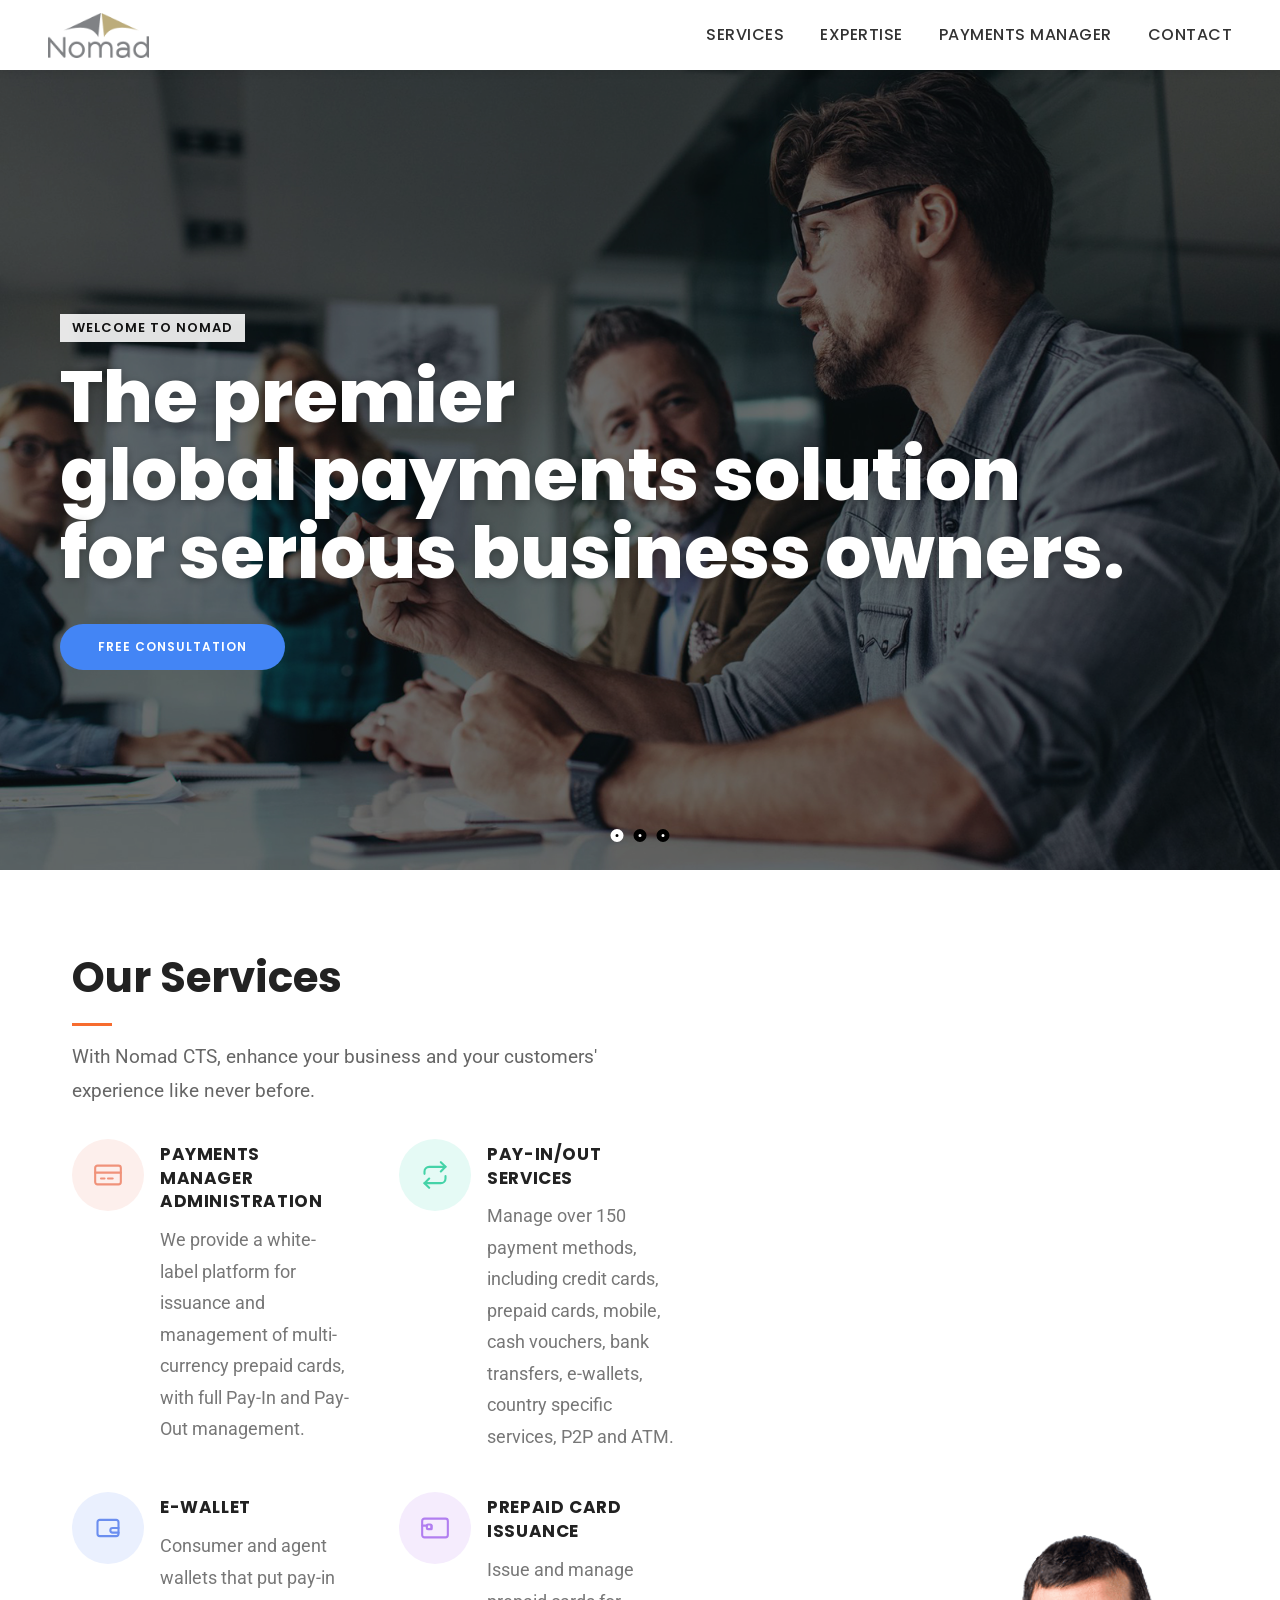
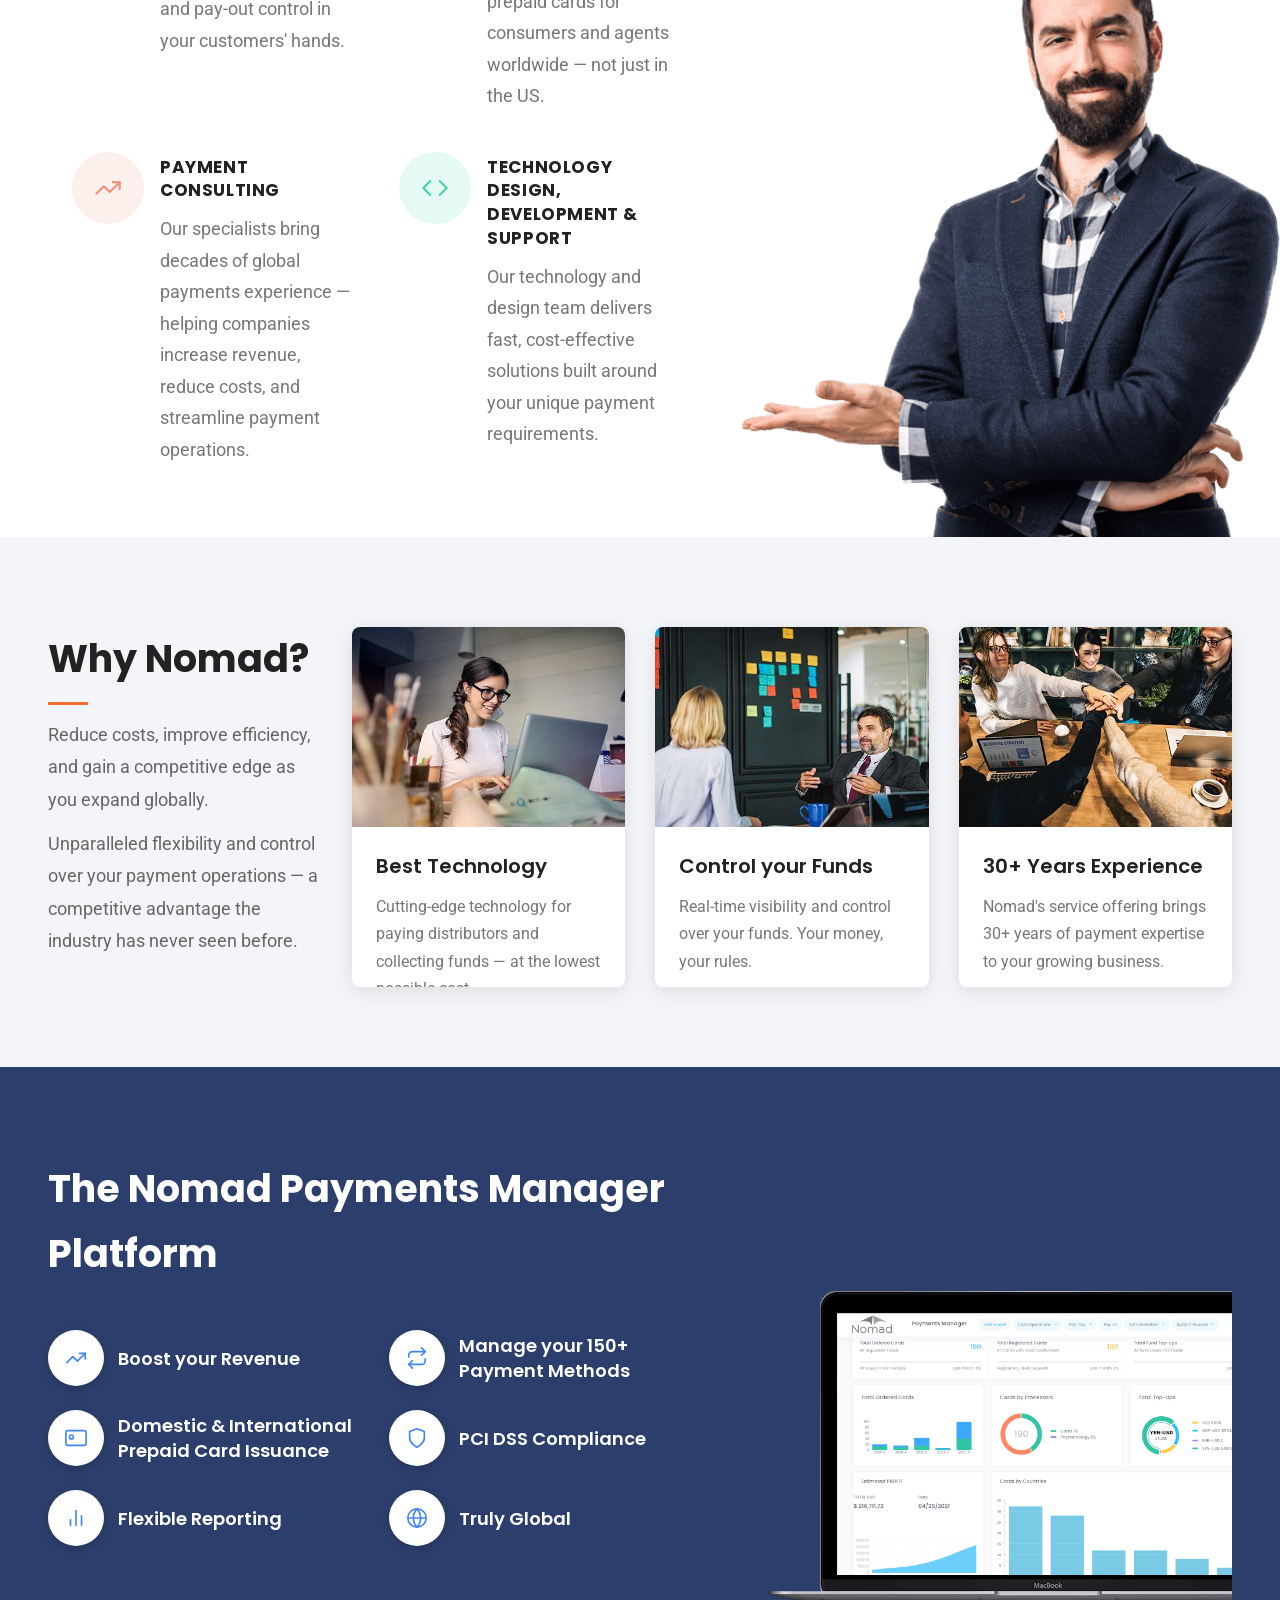
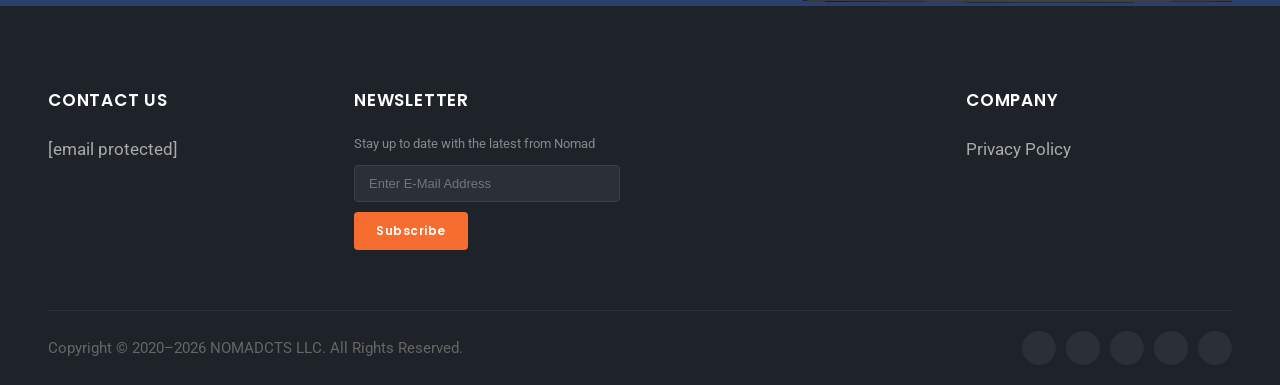
==== index.html @ 9648ce05 "Add files via upload" ====
<!DOCTYPE html>
<html lang="en-US">
<head>
  <meta charset="UTF-8">
  <meta name="viewport" content="width=device-width, initial-scale=1">
  <title>Welcome to Nomad CTS</title>
  <meta property="og:title" content="Welcome to Nomad CTS" />
  <meta property="og:site_name" content="Welcome to Nomad CTS" />
  <link rel="icon" href="wp-content/uploads/2015/12/cropped-Nomad-Site-Icon500-32x32.png" sizes="32x32" />
  <link rel="apple-touch-icon" href="wp-content/uploads/2015/12/cropped-Nomad-Site-Icon500-180x180.png" />
  <link href="https://fonts.googleapis.com/css2?family=Poppins:wght@400;500;600;700;800&family=Roboto:wght@300;400;500;700&display=swap" rel="stylesheet">
  <link rel="stylesheet" href="wp-content/themes/enzio/css/fontawesome/css/font-awesome.min.css">

  <style>
    /* ── RESET & BASE ─────────────────────────────────── */
    *, *::before, *::after { box-sizing: border-box; margin: 0; padding: 0; }
    html { scroll-behavior: smooth; }
    body {
      font-family: 'Roboto', sans-serif;
      font-size: 19px;
      color: #555;
      line-height: 1.7;
      background: #fff;
    }
    a { color: inherit; text-decoration: none; }
    ul { list-style: none; }
    img { max-width: 100%; height: auto; display: block; }

    /* ── HEADER ─────────────────────────────────────── */
    .site-header {
      position: sticky;
      top: 0;
      z-index: 999;
      background: #fff;
      box-shadow: 0 2px 8px rgba(0,0,0,0.08);
    }
    .header-inner {
      max-width: 1600px;
      margin: 0 auto;
      padding: 0 48px;
      display: flex;
      align-items: center;
      justify-content: space-between;
      height: 70px;
    }
    .site-logo img { height: 45px; width: auto; }
    .main-nav { display: flex; gap: 36px; align-items: center; }
    .main-nav a {
      font-family: 'Poppins', sans-serif;
      font-size: 16px;
      font-weight: 500;
      letter-spacing: 0.5px;
      text-transform: uppercase;
      color: #333;
      transition: color 0.2s;
    }
    .main-nav a:hover { color: #f76c2f; }
    .nav-toggle {
      display: none;
      background: none;
      border: none;
      cursor: pointer;
      padding: 4px;
    }
    .nav-toggle span {
      display: block;
      width: 24px; height: 2px;
      background: #333;
      margin: 5px 0;
    }
    @media (max-width: 767px) {
      .nav-toggle { display: block; }
      .main-nav {
        display: none;
        flex-direction: column;
        gap: 0;
        position: absolute;
        top: 70px; left: 0; right: 0;
        background: #fff;
        box-shadow: 0 4px 12px rgba(0,0,0,0.1);
        padding: 12px 0;
      }
      .main-nav.open { display: flex; }
      .main-nav a {
        padding: 12px 24px;
        width: 100%;
        border-bottom: 1px solid #f0f0f0;
      }
    }

    /* ── HERO SLIDER ────────────────────────────────── */
    .hero-slider {
      position: relative;
      width: 100%;
      height: 800px;
      overflow: hidden;
    }
    .hero-slide {
      position: absolute;
      inset: 0;
      opacity: 0;
      transition: opacity 1s ease-in-out;
      pointer-events: none;
    }
    .hero-slide.active { opacity: 1; pointer-events: auto; }
    .hero-slide-bg {
      position: absolute;
      inset: 0;
      background-size: cover;
      background-position: center;
    }
    .hero-slide.active .hero-slide-bg {
      animation: kenburns 10s ease-out forwards;
    }
    @keyframes kenburns {
      from { transform: scale(1); }
      to   { transform: scale(1.08); }
    }
    .hero-overlay {
      position: absolute;
      inset: 0;
      background: rgba(0,0,0,0.38);
    }
    .hero-content {
      position: absolute;
      bottom: 200px;
      left: 60px;
      z-index: 10;
    }
    .hero-slide--center .hero-content {
      left: 50%;
      transform: translateX(-50%);
      text-align: center;
      white-space: nowrap;
    }
    .hero-label {
      display: inline-block;
      background: rgba(255,255,255,0.88);
      color: #111;
      font-family: 'Poppins', sans-serif;
      font-size: 13px;
      font-weight: 600;
      text-transform: uppercase;
      letter-spacing: 1px;
      padding: 3px 12px;
      margin-bottom: 16px;
    }
    .hero-title {
      color: #fff;
      font-family: 'Poppins', sans-serif;
      font-size: 72px;
      font-weight: 800;
      line-height: 1.08;
      margin-bottom: 32px;
      text-shadow: 0 2px 10px rgba(0,0,0,0.3);
    }
    .hero-btn {
      display: inline-block;
      background: #4385f5;
      color: #fff;
      font-family: 'Poppins', sans-serif;
      font-size: 12px;
      font-weight: 600;
      letter-spacing: 1px;
      text-transform: uppercase;
      padding: 13px 38px;
      border-radius: 30px;
      transition: background 0.25s, color 0.25s;
    }
    .hero-btn:hover { background: #fff; color: #111; }
    .slider-dots {
      position: absolute;
      bottom: 28px;
      left: 50%;
      transform: translateX(-50%);
      display: flex;
      gap: 10px;
      z-index: 20;
    }
    .slider-dot {
      width: 13px; height: 13px;
      border-radius: 50%;
      border: 5px solid #000;
      background: #fff;
      cursor: pointer;
      transition: all 0.25s;
    }
    .slider-dot.active { background: #000; border-color: #fff; }
    @media (max-width: 767px) {
      .hero-slider { height: 480px; }
      .hero-title { font-size: 40px; }
      .hero-content {
        left: 20px !important;
        bottom: 90px;
        transform: none !important;
        white-space: normal !important;
      }
    }

    /* ── SHARED ─────────────────────────────────────── */
    .container { max-width: 1600px; margin: 0 auto; padding: 0 48px; }
    .heading-bar {
      width: 40px; height: 3px;
      background: #f76c2f;
      margin: 10px 0 14px;
    }

    /* ── SERVICES ───────────────────────────────────── */
    .services-row {
      display: flex;
      align-items: stretch;
      width: 100%;
      max-width: 1600px;
      margin: 0 auto;
    }
    .services-image-col {
      flex: 0 0 42%;
      background: #fff url('wp-content/uploads/2018/07/image-8.png') no-repeat bottom center;
      background-size: contain;
      min-height: 600px;
    }
    .services-image-col img {
      display: none;
    }
    .services-content-col {
      flex: 1;
      padding: 72px 64px 72px 72px;
      background: #fff;
      overflow-y: auto;
    }
    .section-heading { margin-bottom: 32px; }
    .section-heading h2 {
      font-family: 'Poppins', sans-serif;
      font-size: 42px;
      font-weight: 700;
      color: #222;
      margin-bottom: 8px;
    }
    .section-heading p { font-size: 19px; color: #666; line-height: 1.75; }
    .services-grid {
      display: grid;
      grid-template-columns: 1fr 1fr;
      gap: 40px 48px;
    }
    .service-item { display: flex; gap: 16px; align-items: flex-start; }
    .service-icon {
      flex-shrink: 0;
      width: 72px; height: 72px;
      border-radius: 50%;
      display: flex;
      align-items: center;
      justify-content: center;
      font-size: 30px;
    }
    .icon-orange { background: #FDEFEC; color: #f0927a; }
    .icon-green  { background: #E5FAF5; color: #45D3A8; }
    .icon-blue   { background: #EAF0FE; color: #6B8EEF; }
    .icon-purple { background: #F5ECFD; color: #B17EF0; }
    .service-text { padding-top: 4px; }
    .service-text h4 {
      font-family: 'Poppins', sans-serif;
      font-size: 17px;
      font-weight: 700;
      letter-spacing: 0.6px;
      text-transform: uppercase;
      color: #222;
      margin-bottom: 10px;
      line-height: 1.4;
    }
    .service-text p { font-size: 18px; color: #777; line-height: 1.75; }
    @media (max-width: 900px) {
      .services-row { flex-direction: column; }
      .services-image-col { flex: none; height: 300px; }
      .services-content-col { padding: 36px 24px; }
      .services-grid { grid-template-columns: 1fr; }
    }

    /* ── EXPERTISE ──────────────────────────────────── */
    .expertise-section {
      background: #f4f5f9;
      padding: 90px 0 80px;
    }
    .expertise-grid {
      display: grid;
      grid-template-columns: repeat(4, 1fr);
      gap: 30px;
      align-items: start;
    }
    .expertise-intro h2 {
      font-family: 'Poppins', sans-serif;
      font-size: 38px;
      font-weight: 700;
      color: #222;
      margin-bottom: 8px;
    }
    .expertise-intro p { font-size: 18px; color: #666; line-height: 1.8; }
    .expertise-intro p + p { margin-top: 12px; }
    /* flip card container */
    .expertise-card {
      height: 360px;
      perspective: 1000px;
      cursor: pointer;
    }
    .expertise-card-inner {
      position: relative;
      width: 100%;
      height: 100%;
      transform-style: preserve-3d;
      transition: transform 0.6s cubic-bezier(0.4, 0.2, 0.2, 1);
      border-radius: 8px;
    }
    .expertise-card:hover .expertise-card-inner {
      transform: rotateY(180deg);
    }
    /* front and back share base styles */
    .expertise-card-front,
    .expertise-card-back {
      position: absolute;
      inset: 0;
      backface-visibility: hidden;
      -webkit-backface-visibility: hidden;
      border-radius: 8px;
      overflow: hidden;
      box-shadow: 0 4px 20px rgba(0,0,0,0.10);
    }
    /* FRONT */
    .expertise-card-front {
      background: #fff;
    }
    .expertise-card-front img {
      width: 100%;
      height: 200px;
      object-fit: cover;
    }
    .expertise-card-front-body {
      padding: 22px 24px 24px;
    }
    .expertise-card-front-body h3 {
      font-family: 'Poppins', sans-serif;
      font-size: 20px;
      font-weight: 600;
      color: #222;
      margin-bottom: 10px;
    }
    .expertise-card-front-body p { font-size: 16px; color: #777; line-height: 1.7; }
    /* BACK */
    .expertise-card-back {
      background: linear-gradient(135deg, #2c3e6b 0%, #4385f5 100%);
      transform: rotateY(180deg);
      display: flex;
      flex-direction: column;
      align-items: center;
      justify-content: center;
      padding: 36px 32px;
      text-align: center;
    }
    .expertise-card-back h3 {
      font-family: 'Poppins', sans-serif;
      font-size: 22px;
      font-weight: 700;
      color: #fff;
      margin-bottom: 16px;
    }
    .expertise-card-back p {
      font-size: 16px;
      color: rgba(255,255,255,0.88);
      line-height: 1.75;
    }
    @media (max-width: 900px) {
      .expertise-grid { grid-template-columns: 1fr 1fr; }
    }
    @media (max-width: 550px) {
      .expertise-grid { grid-template-columns: 1fr; }
    }

    /* ── PAYMENTS MANAGER ───────────────────────────── */
    .pm-section {
      padding: 90px 0 0;
      background-image: url('wp-content/uploads/2018/07/bg-1124e8.png');
      background-repeat: repeat;
      background-color: #2c3e6b;
    }
    .pm-row {
      display: flex;
      align-items: flex-end;
      gap: 48px;
    }
    .pm-content { flex: 1; padding-bottom: 60px; }
    .pm-content h2 {
      font-family: 'Poppins', sans-serif;
      font-size: 38px;
      font-weight: 700;
      color: #fff;
      margin-bottom: 44px;
    }
    .pm-features {
      display: grid;
      grid-template-columns: 1fr 1fr;
      gap: 24px 20px;
    }
    .pm-feature { display: flex; align-items: center; gap: 14px; }
    .pm-feature-icon {
      flex-shrink: 0;
      width: 56px; height: 56px;
      background: #fff;
      border-radius: 50%;
      display: flex;
      align-items: center;
      justify-content: center;
      font-size: 22px;
      color: #4385f5;
      box-shadow: 0 3px 10px rgba(0,0,0,0.15);
    }
    .pm-feature-title {
      font-family: 'Poppins', sans-serif;
      font-size: 18px;
      font-weight: 600;
      color: #fff;
      line-height: 1.4;
    }
    .pm-image { flex: 0 0 40%; }
    .pm-image img { width: 100%; display: block; }
    @media (max-width: 900px) {
      .pm-row { flex-direction: column; align-items: stretch; gap: 32px; }
      .pm-content { padding-bottom: 0; }
      .pm-features { grid-template-columns: 1fr; }
      .pm-image { order: -1; }
    }

    /* ── FOOTER ─────────────────────────────────────── */
    .site-footer { background: #1e2229; color: #aaa; }
    .footer-widgets {
      display: grid;
      grid-template-columns: repeat(4, 1fr);
      gap: 40px;
      padding: 80px 0 60px;
    }
    .footer-widget h3 {
      font-family: 'Poppins', sans-serif;
      font-size: 17px;
      font-weight: 600;
      color: #fff;
      text-transform: uppercase;
      letter-spacing: 0.8px;
      margin-bottom: 18px;
    }
    .footer-widget a { color: #aaa; font-size: 17px; transition: color 0.2s; }
    .footer-widget a:hover { color: #f76c2f; }
    .footer-widget li { margin-bottom: 8px; }
    .newsletter-form p { font-size: 13px; color: #888; margin-bottom: 10px; }
    .newsletter-form input[type="email"] {
      width: 100%;
      background: #2a2f38;
      border: 1px solid #3a3f4a;
      color: #ccc;
      padding: 10px 14px;
      border-radius: 4px;
      font-size: 13px;
      margin-bottom: 10px;
    }
    .newsletter-form button {
      background: #f76c2f;
      color: #fff;
      border: none;
      padding: 10px 22px;
      border-radius: 4px;
      font-family: 'Poppins', sans-serif;
      font-size: 12px;
      font-weight: 600;
      letter-spacing: 0.5px;
      cursor: pointer;
      transition: background 0.2s;
    }
    .newsletter-form button:hover { background: #e5581a; }
    .footer-bottom {
      border-top: 1px solid #2a2f38;
      padding: 20px 0;
      display: flex;
      align-items: center;
      justify-content: space-between;
      flex-wrap: wrap;
      gap: 12px;
    }
    .footer-copyright { font-size: 15px; color: #666; }
    .footer-socials { display: flex; gap: 10px; }
    .footer-socials a {
      width: 34px; height: 34px;
      background: #2a2f38;
      border-radius: 50%;
      display: flex;
      align-items: center;
      justify-content: center;
      color: #888;
      font-size: 14px;
      transition: background 0.2s, color 0.2s;
    }
    .footer-socials a:hover { background: #f76c2f; color: #fff; }
    @media (max-width: 900px) {
      .footer-widgets { grid-template-columns: 1fr 1fr; }
    }
    @media (max-width: 550px) {
      .footer-widgets { grid-template-columns: 1fr; }
      .footer-bottom { flex-direction: column; text-align: center; }
    }

    /* ── CONTACT POPUP ──────────────────────────────── */
    .popup-overlay {
      display: none;
      position: fixed;
      inset: 0;
      background: rgba(0,0,0,0.6);
      z-index: 9999;
      align-items: flex-start;
      justify-content: center;
      padding-top: 80px;
      padding-left: 16px;
      padding-right: 16px;
    }
    .popup-overlay.open { display: flex; }
    .popup-box {
      background: #fff;
      width: 100%;
      max-width: 620px;
      border-radius: 6px;
      padding: 36px 40px;
      position: relative;
      animation: popIn 0.3s ease;
    }
    @keyframes popIn {
      from { opacity: 0; transform: translateY(-20px); }
      to   { opacity: 1; transform: none; }
    }
    .popup-close {
      position: absolute;
      top: 14px; right: 18px;
      background: none; border: none;
      font-size: 26px; cursor: pointer; color: #bbb;
      line-height: 1;
    }
    .popup-close:hover { color: #333; }
    .popup-box h3 {
      font-family: 'Poppins', sans-serif;
      font-size: 20px;
      font-weight: 700;
      color: #222;
      margin-bottom: 24px;
    }
    .form-field { margin-bottom: 16px; }
    .form-field label {
      display: block;
      font-size: 13px;
      font-weight: 500;
      color: #444;
      margin-bottom: 6px;
    }
    .form-field input,
    .form-field textarea {
      width: 100%;
      border: 1px solid #ddd;
      border-radius: 4px;
      padding: 10px 14px;
      font-size: 14px;
      font-family: 'Roboto', sans-serif;
      color: #333;
      transition: border-color 0.2s;
    }
    .form-field input:focus,
    .form-field textarea:focus { outline: none; border-color: #4385f5; }
    .form-field textarea { height: 100px; resize: vertical; }
    .form-submit {
      background: #4385f5;
      color: #fff;
      border: none;
      padding: 13px 32px;
      border-radius: 4px;
      font-family: 'Poppins', sans-serif;
      font-size: 14px;
      font-weight: 600;
      cursor: pointer;
      margin-top: 8px;
      transition: background 0.2s;
    }
    .form-submit:hover { background: #2c6edb; }
  </style>
</head>

<body>

  <!-- ══════════════ HEADER ═══════════════════════════════ -->
  <header class="site-header">
    <div class="header-inner">
      <div class="site-logo">
        <a href="index.html">
          <img src="wp-content/uploads/2015/12/Nomad-ash-and-sandx55.png" alt="Nomad CTS" />
        </a>
      </div>
      <button class="nav-toggle" id="navToggle" aria-label="Menu">
        <span></span><span></span><span></span>
      </button>
      <nav class="main-nav" id="mainNav">
        <a href="#services">Services</a>
        <a href="#expertise">Expertise</a>
        <a href="#pm">Payments Manager</a>
        <a href="#contact">Contact</a>
      </nav>
    </div>
  </header>

  <!-- ══════════════ HERO ══════════════════════════════════ -->
  <section class="hero-slider" id="heroSlider">

    <div class="hero-slide active">
      <div class="hero-slide-bg" style="background-image:url('wp-content/uploads/revslider/slider-1-1.jpg')"></div>
      <div class="hero-overlay"></div>
      <div class="hero-content">
        <div class="hero-label">Welcome to Nomad</div>
        <h1 class="hero-title">The premier<br>global payments solution<br>for serious business owners.</h1>
        <a href="https://calendly.com/nomadcts" target="_blank" rel="noopener" class="hero-btn">Free Consultation</a>
      </div>
    </div>

    <div class="hero-slide">
      <div class="hero-slide-bg" style="background-image:url('wp-content/uploads/revslider/slider-2-1.jpg')"></div>
      <div class="hero-overlay"></div>
      <div class="hero-content">
        <div class="hero-label">150+ Payment Methods</div>
        <h1 class="hero-title">Over 150 Payment Methods<br>for Your Business</h1>
        <a href="https://calendly.com/nomadcts" target="_blank" rel="noopener" class="hero-btn">Free Consultation</a>
      </div>
    </div>

    <div class="hero-slide hero-slide--center">
      <div class="hero-slide-bg" style="background-image:url('wp-content/uploads/revslider/slider-3.jpg')"></div>
      <div class="hero-overlay"></div>
      <div class="hero-content">
        <div class="hero-label">You're in Control</div>
        <h1 class="hero-title">You Control Your Funds</h1>
        <a href="https://calendly.com/nomadcts" target="_blank" rel="noopener" class="hero-btn">Free Consultation</a>
      </div>
    </div>

    <div class="slider-dots">
      <div class="slider-dot active" onclick="goSlide(0)"></div>
      <div class="slider-dot" onclick="goSlide(1)"></div>
      <div class="slider-dot" onclick="goSlide(2)"></div>
    </div>

  </section>

  <!-- ══════════════ SERVICES ══════════════════════════════ -->
  <section id="services">
    <div class="services-row">

      <div class="services-content-col">
        <div class="section-heading">
          <h2>Our Services</h2>
          <div class="heading-bar"></div>
          <p>With Nomad CTS, enhance your business and your customers' experience like never before.</p>
        </div>

        <div class="services-grid">

          <div class="service-item">
            <div class="service-icon icon-orange"><svg xmlns="http://www.w3.org/2000/svg" width="28" height="28" viewBox="0 0 24 24" fill="none" stroke="currentColor" stroke-width="1.8" stroke-linecap="round" stroke-linejoin="round"><rect x="1" y="4" width="22" height="16" rx="2"/><line x1="1" y1="10" x2="23" y2="10"/><line x1="6" y1="15" x2="9" y2="15"/><line x1="12" y1="15" x2="16" y2="15"/></svg></div>
            <div class="service-text">
              <h4>Payments Manager Administration</h4>
              <p>We provide a white-label platform for issuance and management of multi-currency prepaid cards, with full Pay-In and Pay-Out management.</p>
            </div>
          </div>

          <div class="service-item">
            <div class="service-icon icon-green"><svg xmlns="http://www.w3.org/2000/svg" width="28" height="28" viewBox="0 0 24 24" fill="none" stroke="currentColor" stroke-width="1.8" stroke-linecap="round" stroke-linejoin="round"><path d="M17 1l4 4-4 4"/><path d="M3 11V9a4 4 0 0 1 4-4h14"/><path d="M7 23l-4-4 4-4"/><path d="M21 13v2a4 4 0 0 1-4 4H3"/></svg></div>
            <div class="service-text">
              <h4>Pay-In/Out Services</h4>
              <p>Manage over 150 payment methods, including credit cards, prepaid cards, mobile, cash vouchers, bank transfers, e-wallets, country specific services, P2P and ATM.</p>
            </div>
          </div>

          <div class="service-item">
            <div class="service-icon icon-blue"><svg xmlns="http://www.w3.org/2000/svg" width="28" height="28" viewBox="0 0 24 24" fill="none" stroke="currentColor" stroke-width="1.8" stroke-linecap="round" stroke-linejoin="round"><path d="M21 12V7a2 2 0 0 0-2-2H5a2 2 0 0 0-2 2v10a2 2 0 0 0 2 2h14a2 2 0 0 0 2-2v-5"/><path d="M21 12h-5a2 2 0 0 0 0 4h5"/></svg></div>
            <div class="service-text">
              <h4>E-Wallet</h4>
              <p>Consumer and agent wallets that put pay-in and pay-out control in your customers' hands.</p>
            </div>
          </div>

          <div class="service-item">
            <div class="service-icon icon-purple"><svg xmlns="http://www.w3.org/2000/svg" width="28" height="28" viewBox="0 0 24 24" fill="none" stroke="currentColor" stroke-width="1.8" stroke-linecap="round" stroke-linejoin="round"><rect x="1" y="4" width="22" height="16" rx="2"/><rect x="5" y="9" width="4" height="4" rx="1"/><line x1="1" y1="10" x2="5" y2="10"/><line x1="9" y1="10" x2="9" y2="13"/></svg></div>
            <div class="service-text">
              <h4>Prepaid Card Issuance</h4>
              <p>Issue and manage prepaid cards for consumers and agents worldwide — not just in the US.</p>
            </div>
          </div>

          <div class="service-item">
            <div class="service-icon icon-orange"><svg xmlns="http://www.w3.org/2000/svg" width="28" height="28" viewBox="0 0 24 24" fill="none" stroke="currentColor" stroke-width="1.8" stroke-linecap="round" stroke-linejoin="round"><polyline points="22 7 13.5 15.5 8.5 10.5 2 17"/><polyline points="16 7 22 7 22 13"/></svg></div>
            <div class="service-text">
              <h4>Payment Consulting</h4>
              <p>Our specialists bring decades of global payments experience — helping companies increase revenue, reduce costs, and streamline payment operations.</p>
            </div>
          </div>

          <div class="service-item">
            <div class="service-icon icon-green"><svg xmlns="http://www.w3.org/2000/svg" width="28" height="28" viewBox="0 0 24 24" fill="none" stroke="currentColor" stroke-width="1.8" stroke-linecap="round" stroke-linejoin="round"><polyline points="16 18 22 12 16 6"/><polyline points="8 6 2 12 8 18"/></svg></div>
            <div class="service-text">
              <h4>Technology Design, Development &amp; Support</h4>
              <p>Our technology and design team delivers fast, cost-effective solutions built around your unique payment requirements.</p>
            </div>
          </div>

        </div>
      </div>

      <div class="services-image-col">
        <img src="wp-content/uploads/2018/07/image-8.png" alt="Nomad Services" />
      </div>

    </div>
  </section>

  <!-- ══════════════ EXPERTISE / WHY NOMAD ════════════════ -->
  <section id="expertise" class="expertise-section">
    <div class="container">
      <div class="expertise-grid">

        <div class="expertise-intro">
          <h2>Why Nomad?</h2>
          <div class="heading-bar"></div>
          <p>Reduce costs, improve efficiency, and gain a competitive edge as you expand globally.</p>
          <p>Unparalleled flexibility and control over your payment operations — a competitive advantage the industry has never seen before.</p>
        </div>

        <div class="expertise-card">
          <div class="expertise-card-inner">
            <div class="expertise-card-front">
              <img src="wp-content/uploads/2018/01/qservice-1.jpg" alt="Best Technology" />
              <div class="expertise-card-front-body">
                <h3>Best Technology</h3>
                <p>Cutting-edge technology for paying distributors and collecting funds — at the lowest possible cost.</p>
              </div>
            </div>
            <div class="expertise-card-back">
              <h3>Best Technology</h3>
              <p>Cutting-edge technology for paying distributors and collecting funds — at the lowest possible cost.</p>
            </div>
          </div>
        </div>

        <div class="expertise-card">
          <div class="expertise-card-inner">
            <div class="expertise-card-front">
              <img src="wp-content/uploads/2018/01/qservice-2.jpg" alt="Control your Funds" />
              <div class="expertise-card-front-body">
                <h3>Control your Funds</h3>
                <p>Real-time visibility and control over your funds. Your money, your rules.</p>
              </div>
            </div>
            <div class="expertise-card-back">
              <h3>Control your Funds</h3>
              <p>Real-time visibility and control over your funds. Your money, your rules.</p>
            </div>
          </div>
        </div>

        <div class="expertise-card">
          <div class="expertise-card-inner">
            <div class="expertise-card-front">
              <img src="wp-content/uploads/2018/01/qservice-4.jpg" alt="30+ Years Experience" />
              <div class="expertise-card-front-body">
                <h3>30+ Years Experience</h3>
                <p>Nomad's service offering brings 30+ years of payment expertise to your growing business.</p>
              </div>
            </div>
            <div class="expertise-card-back">
              <h3>30+ Years Experience</h3>
              <p>Nomad's service offering brings 30+ years of payment expertise to your growing business.</p>
            </div>
          </div>
        </div>

      </div>
    </div>
  </section>

  <!-- ══════════════ PAYMENTS MANAGER ═════════════════════ -->
  <section id="pm" class="pm-section">
    <div class="container">
      <div class="pm-row">

        <div class="pm-content">
          <h2>The Nomad Payments Manager Platform</h2>
          <div class="pm-features">

            <div class="pm-feature">
              <div class="pm-feature-icon"><svg xmlns="http://www.w3.org/2000/svg" width="22" height="22" viewBox="0 0 24 24" fill="none" stroke="currentColor" stroke-width="1.8" stroke-linecap="round" stroke-linejoin="round"><polyline points="22 7 13.5 15.5 8.5 10.5 2 17"/><polyline points="16 7 22 7 22 13"/></svg></div>
              <div class="pm-feature-title">Boost your Revenue</div>
            </div>

            <div class="pm-feature">
              <div class="pm-feature-icon"><svg xmlns="http://www.w3.org/2000/svg" width="22" height="22" viewBox="0 0 24 24" fill="none" stroke="currentColor" stroke-width="1.8" stroke-linecap="round" stroke-linejoin="round"><path d="M17 1l4 4-4 4"/><path d="M3 11V9a4 4 0 0 1 4-4h14"/><path d="M7 23l-4-4 4-4"/><path d="M21 13v2a4 4 0 0 1-4 4H3"/></svg></div>
              <div class="pm-feature-title">Manage your 150+ Payment Methods</div>
            </div>

            <div class="pm-feature">
              <div class="pm-feature-icon"><svg xmlns="http://www.w3.org/2000/svg" width="22" height="22" viewBox="0 0 24 24" fill="none" stroke="currentColor" stroke-width="1.8" stroke-linecap="round" stroke-linejoin="round"><rect x="1" y="4" width="22" height="16" rx="2"/><rect x="5" y="9" width="4" height="4" rx="1"/></svg></div>
              <div class="pm-feature-title">Domestic &amp; International Prepaid Card Issuance</div>
            </div>

            <div class="pm-feature">
              <div class="pm-feature-icon"><svg xmlns="http://www.w3.org/2000/svg" width="22" height="22" viewBox="0 0 24 24" fill="none" stroke="currentColor" stroke-width="1.8" stroke-linecap="round" stroke-linejoin="round"><path d="M12 22s8-4 8-10V5l-8-3-8 3v7c0 6 8 10 8 10z"/></svg></div>
              <div class="pm-feature-title">PCI DSS Compliance</div>
            </div>

            <div class="pm-feature">
              <div class="pm-feature-icon"><svg xmlns="http://www.w3.org/2000/svg" width="22" height="22" viewBox="0 0 24 24" fill="none" stroke="currentColor" stroke-width="1.8" stroke-linecap="round" stroke-linejoin="round"><line x1="18" y1="20" x2="18" y2="10"/><line x1="12" y1="20" x2="12" y2="4"/><line x1="6" y1="20" x2="6" y2="14"/></svg></div>
              <div class="pm-feature-title">Flexible Reporting</div>
            </div>

            <div class="pm-feature">
              <div class="pm-feature-icon"><svg xmlns="http://www.w3.org/2000/svg" width="22" height="22" viewBox="0 0 24 24" fill="none" stroke="currentColor" stroke-width="1.8" stroke-linecap="round" stroke-linejoin="round"><circle cx="12" cy="12" r="10"/><line x1="2" y1="12" x2="22" y2="12"/><path d="M12 2a15.3 15.3 0 0 1 4 10 15.3 15.3 0 0 1-4 10 15.3 15.3 0 0 1-4-10 15.3 15.3 0 0 1 4-10z"/></svg></div>
              <div class="pm-feature-title">Truly Global</div>
            </div>

          </div>
        </div>

        <div class="pm-image">
          <img src="wp-content/uploads/2021/07/bg-laptop-Nomad-1.png" alt="Payments Manager Platform" />
        </div>

      </div>
    </div>
  </section>

  <!-- ══════════════ FOOTER ════════════════════════════════ -->
  <footer class="site-footer" id="footer-contact">
    <div class="container">
      <div class="footer-widgets">

        <div class="footer-widget">
          <h3>Contact Us</h3>
          <ul>
            <li><a href="/cdn-cgi/l/email-protection#60090e060f200e0f0d01040314134e030f0d"><span class="__cf_email__" data-cfemail="f59c9b939ab59b9a989491968186db969a98">[email&#160;protected]</span></a></li>
          </ul>
        </div>

        <div class="footer-widget">
          <h3>Newsletter</h3>
          <div class="newsletter-form">
            <p>Stay up to date with the latest from Nomad</p>
            <input type="email" id="nlEmail" placeholder="Enter E-Mail Address" />
            <button onclick="handleNewsletter()">Subscribe</button>
          </div>
        </div>

        <div class="footer-widget"></div>

        <div class="footer-widget">
          <h3>Company</h3>
          <ul>
            <li>
              <a href="privacy-policy.html"
                 target="_blank" rel="noopener">Privacy Policy</a>
            </li>
          </ul>
        </div>

      </div>

      <div class="footer-bottom">
        <div class="footer-copyright">
          Copyright &copy; 2020&ndash;2026 NOMADCTS LLC. All Rights Reserved.
        </div>
        <div class="footer-socials">
          <a href="#" aria-label="Facebook"><i class="fa fa-facebook"></i></a>
          <a href="#" aria-label="Twitter"><i class="fa fa-twitter"></i></a>
          <a href="#" aria-label="LinkedIn"><i class="fa fa-linkedin"></i></a>
          <a href="#" aria-label="Instagram"><i class="fa fa-instagram"></i></a>
          <a href="#" aria-label="YouTube"><i class="fa fa-youtube"></i></a>
        </div>
      </div>
    </div>
  </footer>

  <!-- ══════════════ CONTACT POPUP ═════════════════════════ -->
  <div class="popup-overlay" id="contactPopup">
    <div class="popup-box">
      <button class="popup-close" onclick="closePopup()" aria-label="Close">&times;</button>
      <h3>Contact Nomad CTS</h3>
      <form id="contactForm" action="https://formspree.io/f/mojpbaqz" method="POST">
        <div class="form-field">
          <label for="cf-name">Company or Name <span style="color:#e00">*</span></label>
          <input type="text" id="cf-name" name="name" required>
        </div>
        <div class="form-field">
          <label for="cf-email">Email Address <span style="color:#e00">*</span></label>
          <input type="email" id="cf-email" name="email" required>
        </div>
        <div class="form-field">
          <label for="cf-phone">Phone Number (optional)</label>
          <input type="text" id="cf-phone" name="phone">
        </div>
        <div class="form-field">
          <label for="cf-msg">Message <span style="color:#e00">*</span></label>
          <textarea id="cf-msg" name="message" required></textarea>
        </div>
        <div id="form-status" style="display:none; margin-top:12px; padding:12px 16px; border-radius:4px; font-size:15px;"></div>
        <button type="submit" class="form-submit" id="form-submit-btn">Send Message</button>
      </form>
    </div>
  </div>

  <script>
  document.addEventListener("DOMContentLoaded", function() {
    // ── Hero slider ────────────────────────────────────
    var cur = 0;
    var slides = document.querySelectorAll('.hero-slide');
    var dots   = document.querySelectorAll('.slider-dot');
    var timer;

    function goSlide(n) {
      slides[cur].classList.remove('active');
      dots[cur].classList.remove('active');
      cur = (n + slides.length) % slides.length;
      slides[cur].classList.add('active');
      dots[cur].classList.add('active');
      var bg = slides[cur].querySelector('.hero-slide-bg');
      bg.style.animation = 'none';
      bg.offsetHeight;
      bg.style.animation = '';
      clearInterval(timer);
      timer = setInterval(function(){ goSlide(cur + 1); }, 9000);
    }
    timer = setInterval(function(){ goSlide(cur + 1); }, 9000);

    // ── Mobile nav ─────────────────────────────────────
    document.getElementById('navToggle').addEventListener('click', function() {
      document.getElementById('mainNav').classList.toggle('open');
    });

    // ── Contact popup ──────────────────────────────────
    document.querySelectorAll('a[href="#contact"]').forEach(function(link) {
      link.addEventListener('click', function(e) {
        e.preventDefault();
        document.getElementById('contactPopup').classList.add('open');
      });
    });
    function closePopup() {
      document.getElementById('contactPopup').classList.remove('open');
    }
    document.getElementById('contactPopup').addEventListener('click', function(e) {
      if (e.target === this) closePopup();
    });
    document.addEventListener('keydown', function(e) {
      if (e.key === 'Escape') closePopup();
    });

    // ── Newsletter ─────────────────────────────────────
    function handleNewsletter() {
      var email = document.getElementById('nlEmail').value.trim();
      if (email) alert('Thank you for subscribing!');
    }

    // ── Contact form — async Formspree submission ───────
    document.getElementById('contactForm').addEventListener('submit', async function(e) {
      e.preventDefault();
      var btn    = document.getElementById('form-submit-btn');
      var status = document.getElementById('form-status');
      btn.disabled = true;
      btn.textContent = 'Sending\u2026';
      status.style.display = 'none';

      try {
        var response = await fetch('https://formspree.io/f/mojpbaqz', {
          method: 'POST',
          body: new FormData(this),
          headers: { 'Accept': 'application/json' }
        });

        if (response.ok) {
          status.style.cssText = 'display:block;margin-top:12px;padding:12px 16px;border-radius:4px;font-size:15px;background:#e8f5e9;color:#2e7d32;border:1px solid #a5d6a7;';
          status.textContent = 'Thank you! Your message has been sent. We\u2019ll be in touch shortly.';
          this.reset();
          btn.textContent = 'Message Sent!';
          setTimeout(function() { closePopup(); }, 3000);
        } else {
          throw new Error('failed');
        }
      } catch(err) {
        status.style.cssText = 'display:block;margin-top:12px;padding:12px 16px;border-radius:4px;font-size:15px;background:#ffebee;color:#c62828;border:1px solid #ef9a9a;';
        status.textContent = 'Sorry, something went wrong. Please email us at info@nomadcts.com';
        btn.textContent = 'Send Message';
        btn.disabled = false;
      }
    });
  }); // end DOMContentLoaded
  </script>

</body>
</html>
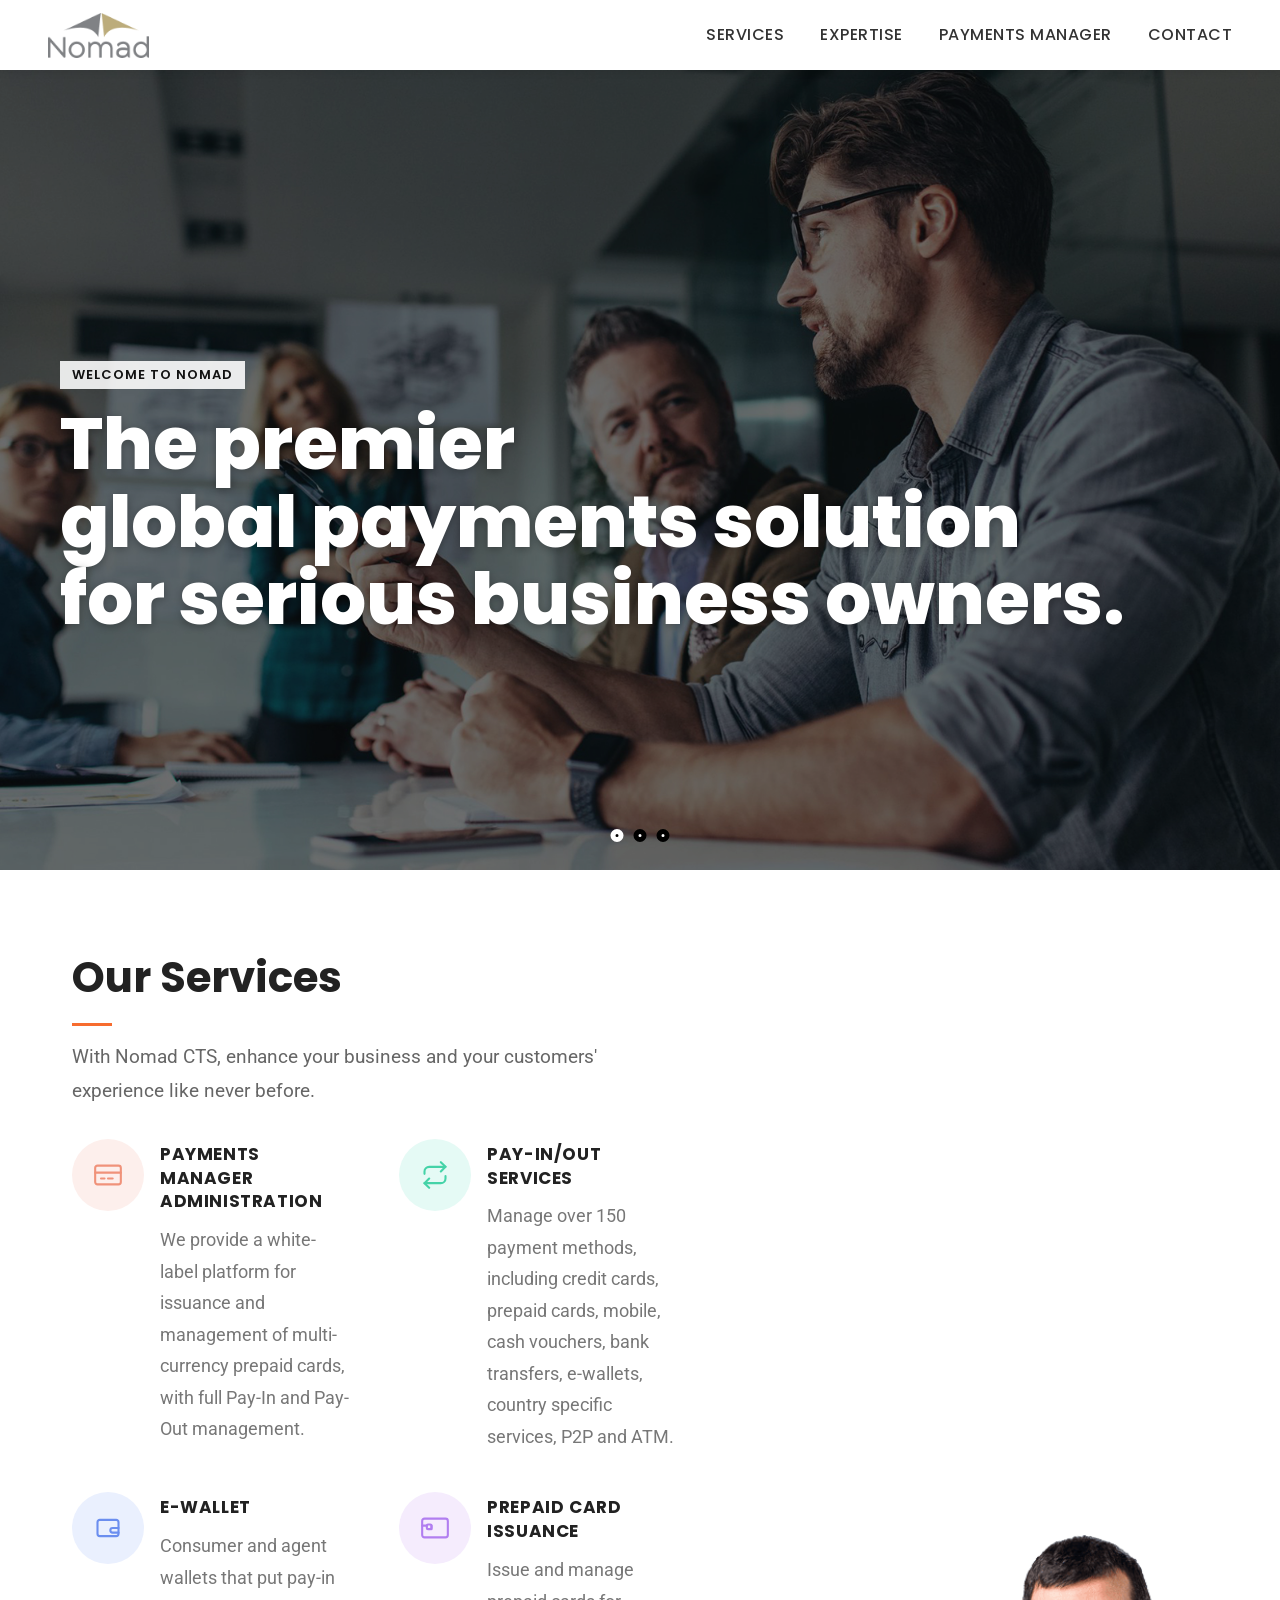
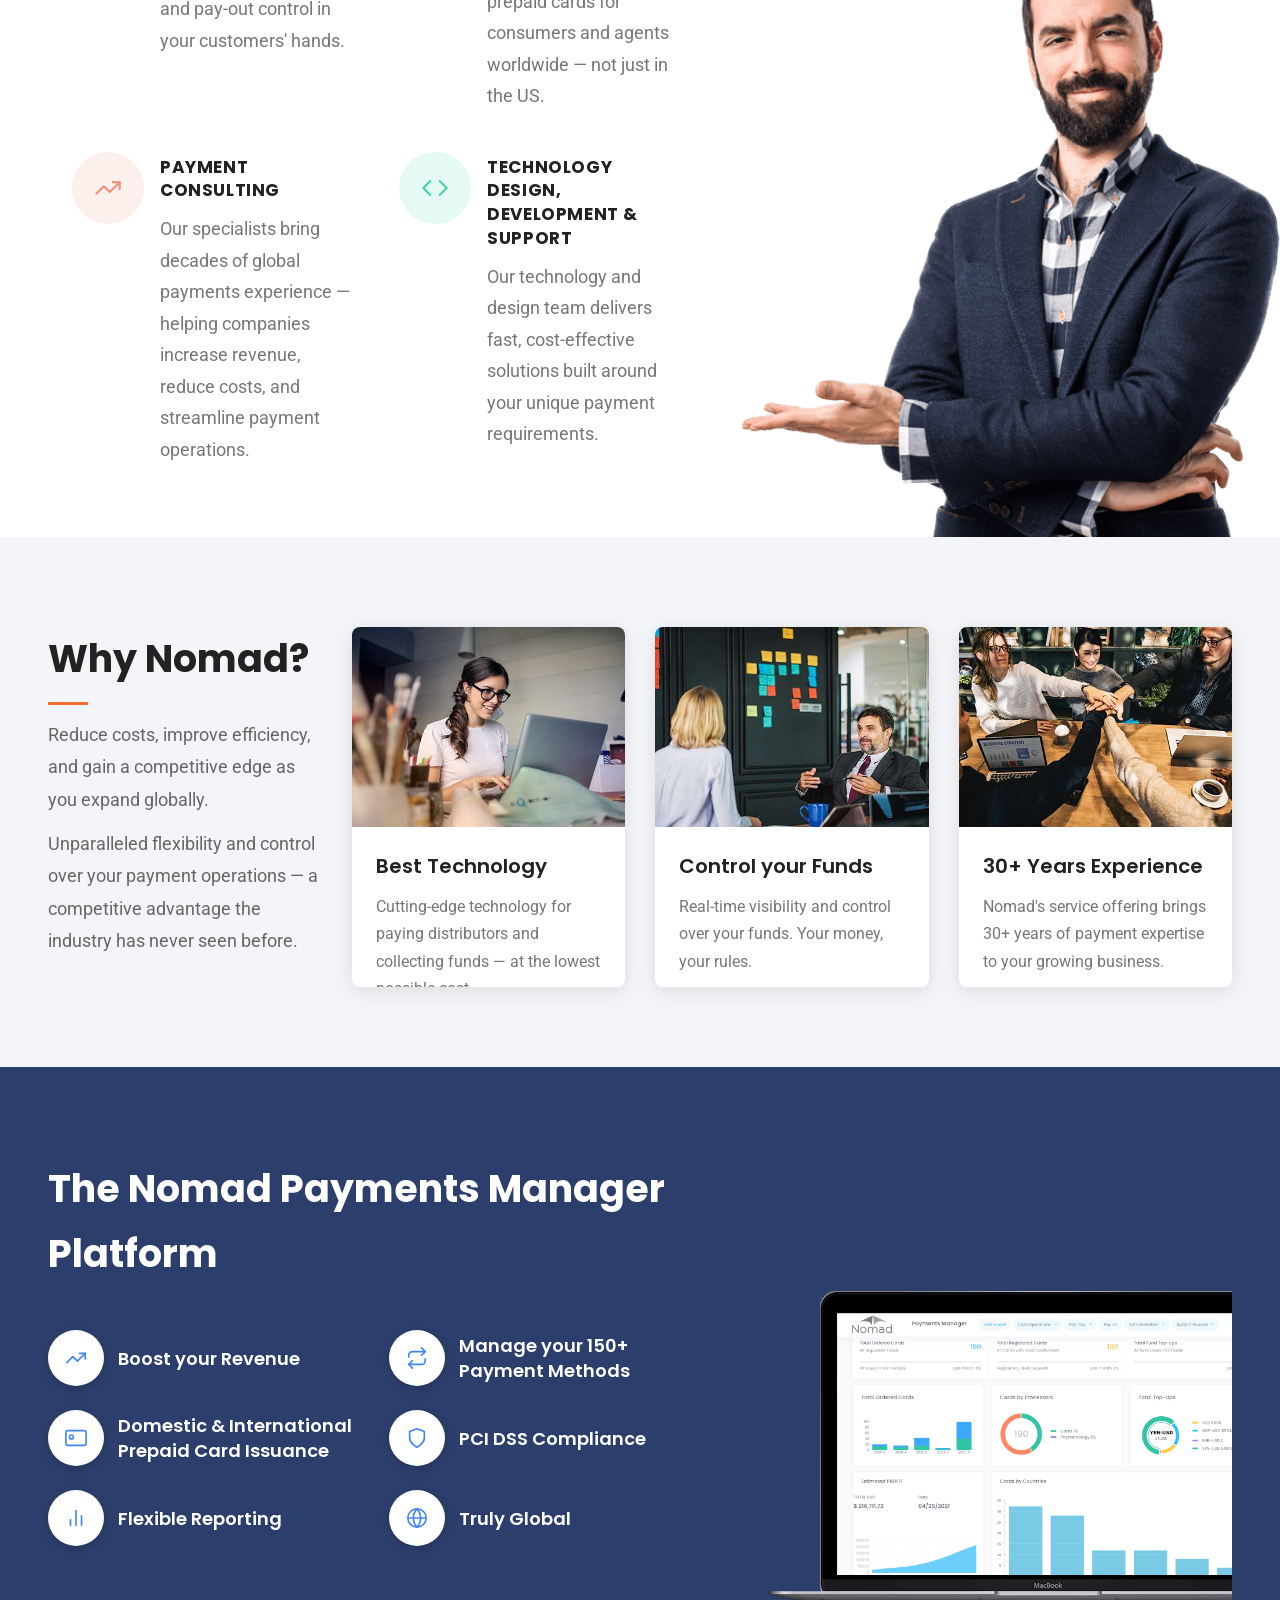
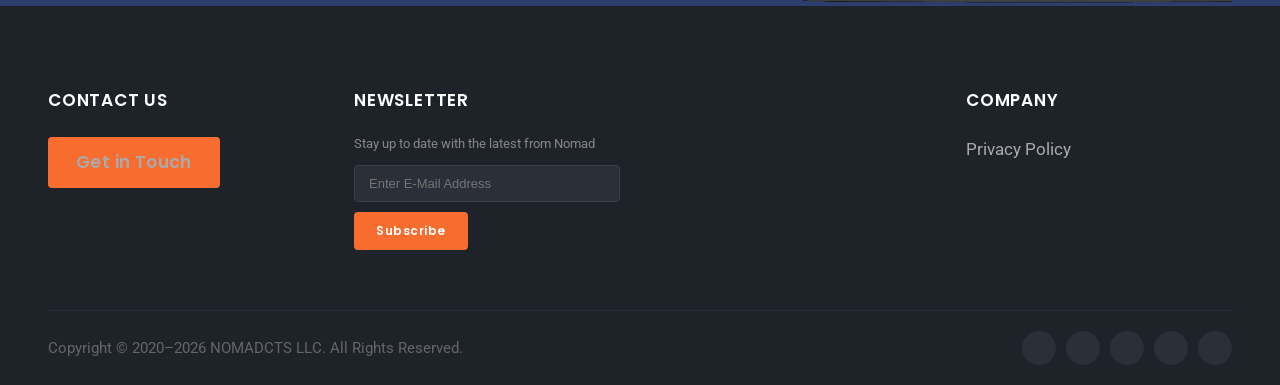
==== commit 98b5222e: "Add files via upload" ====
--- a/index.html
+++ b/index.html
@@ -447,6 +447,20 @@
     .footer-widget a { color: #aaa; font-size: 17px; transition: color 0.2s; }
     .footer-widget a:hover { color: #f76c2f; }
     .footer-widget li { margin-bottom: 8px; }
+    .footer-contact-btn {
+      display: inline-block;
+      margin-top: 4px;
+      padding: 11px 28px;
+      background: #f76c2f;
+      color: #fff;
+      font-family: 'Poppins', sans-serif;
+      font-size: 14px;
+      font-weight: 600;
+      border-radius: 4px;
+      letter-spacing: 0.4px;
+      transition: background 0.2s;
+    }
+    .footer-contact-btn:hover { background: #e5581a; color: #fff; }
     .newsletter-form p { font-size: 13px; color: #888; margin-bottom: 10px; }
     .newsletter-form input[type="email"] {
       width: 100%;
@@ -615,7 +629,6 @@
       <div class="hero-content">
         <div class="hero-label">Welcome to Nomad</div>
         <h1 class="hero-title">The premier<br>global payments solution<br>for serious business owners.</h1>
-        <a href="https://calendly.com/nomadcts" target="_blank" rel="noopener" class="hero-btn">Free Consultation</a>
       </div>
     </div>
 
@@ -625,7 +638,6 @@
       <div class="hero-content">
         <div class="hero-label">150+ Payment Methods</div>
         <h1 class="hero-title">Over 150 Payment Methods<br>for Your Business</h1>
-        <a href="https://calendly.com/nomadcts" target="_blank" rel="noopener" class="hero-btn">Free Consultation</a>
       </div>
     </div>
 
@@ -635,7 +647,6 @@
       <div class="hero-content">
         <div class="hero-label">You're in Control</div>
         <h1 class="hero-title">You Control Your Funds</h1>
-        <a href="https://calendly.com/nomadcts" target="_blank" rel="noopener" class="hero-btn">Free Consultation</a>
       </div>
     </div>
 
@@ -839,9 +850,7 @@
 
         <div class="footer-widget">
           <h3>Contact Us</h3>
-          <ul>
-            <li><a href="/cdn-cgi/l/email-protection#60090e060f200e0f0d01040314134e030f0d"><span class="__cf_email__" data-cfemail="f59c9b939ab59b9a989491968186db969a98">[email&#160;protected]</span></a></li>
-          </ul>
+          <a href="#contact" class="footer-contact-btn">Get in Touch</a>
         </div>
 
         <div class="footer-widget">
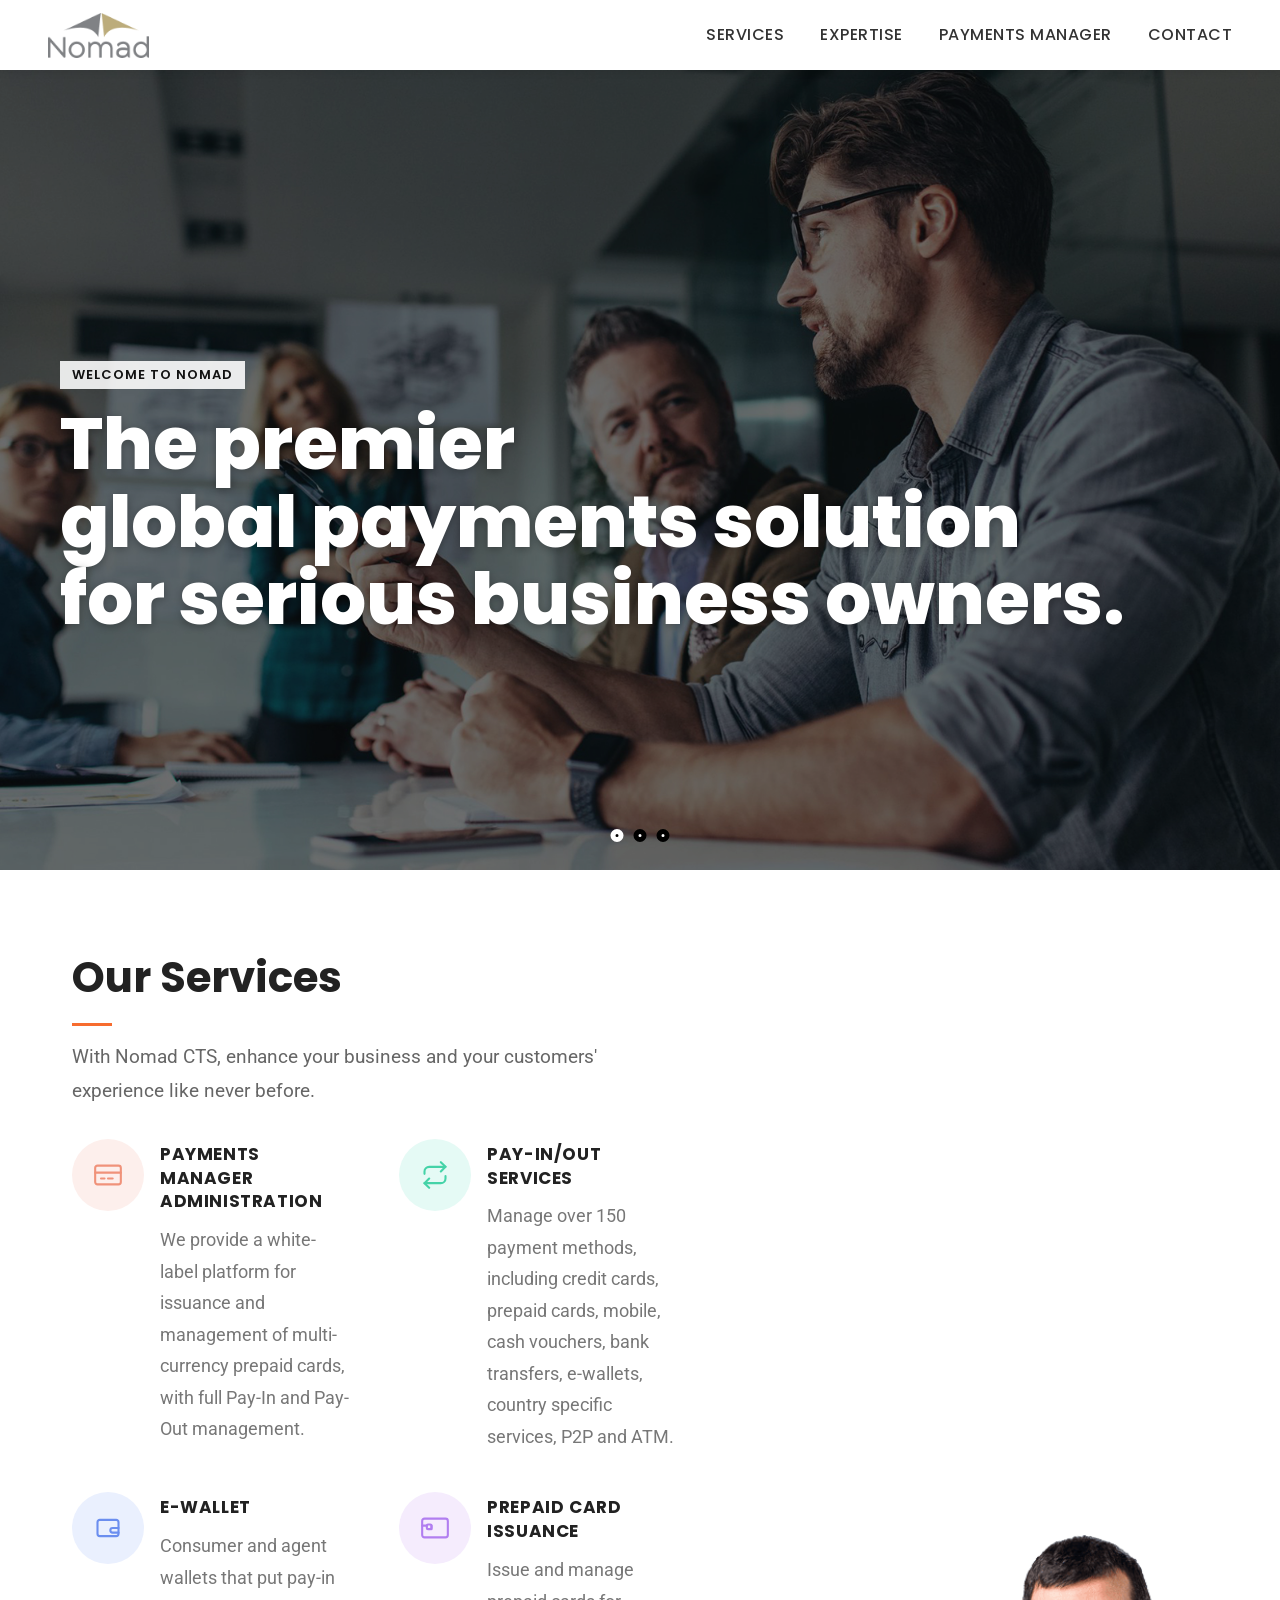
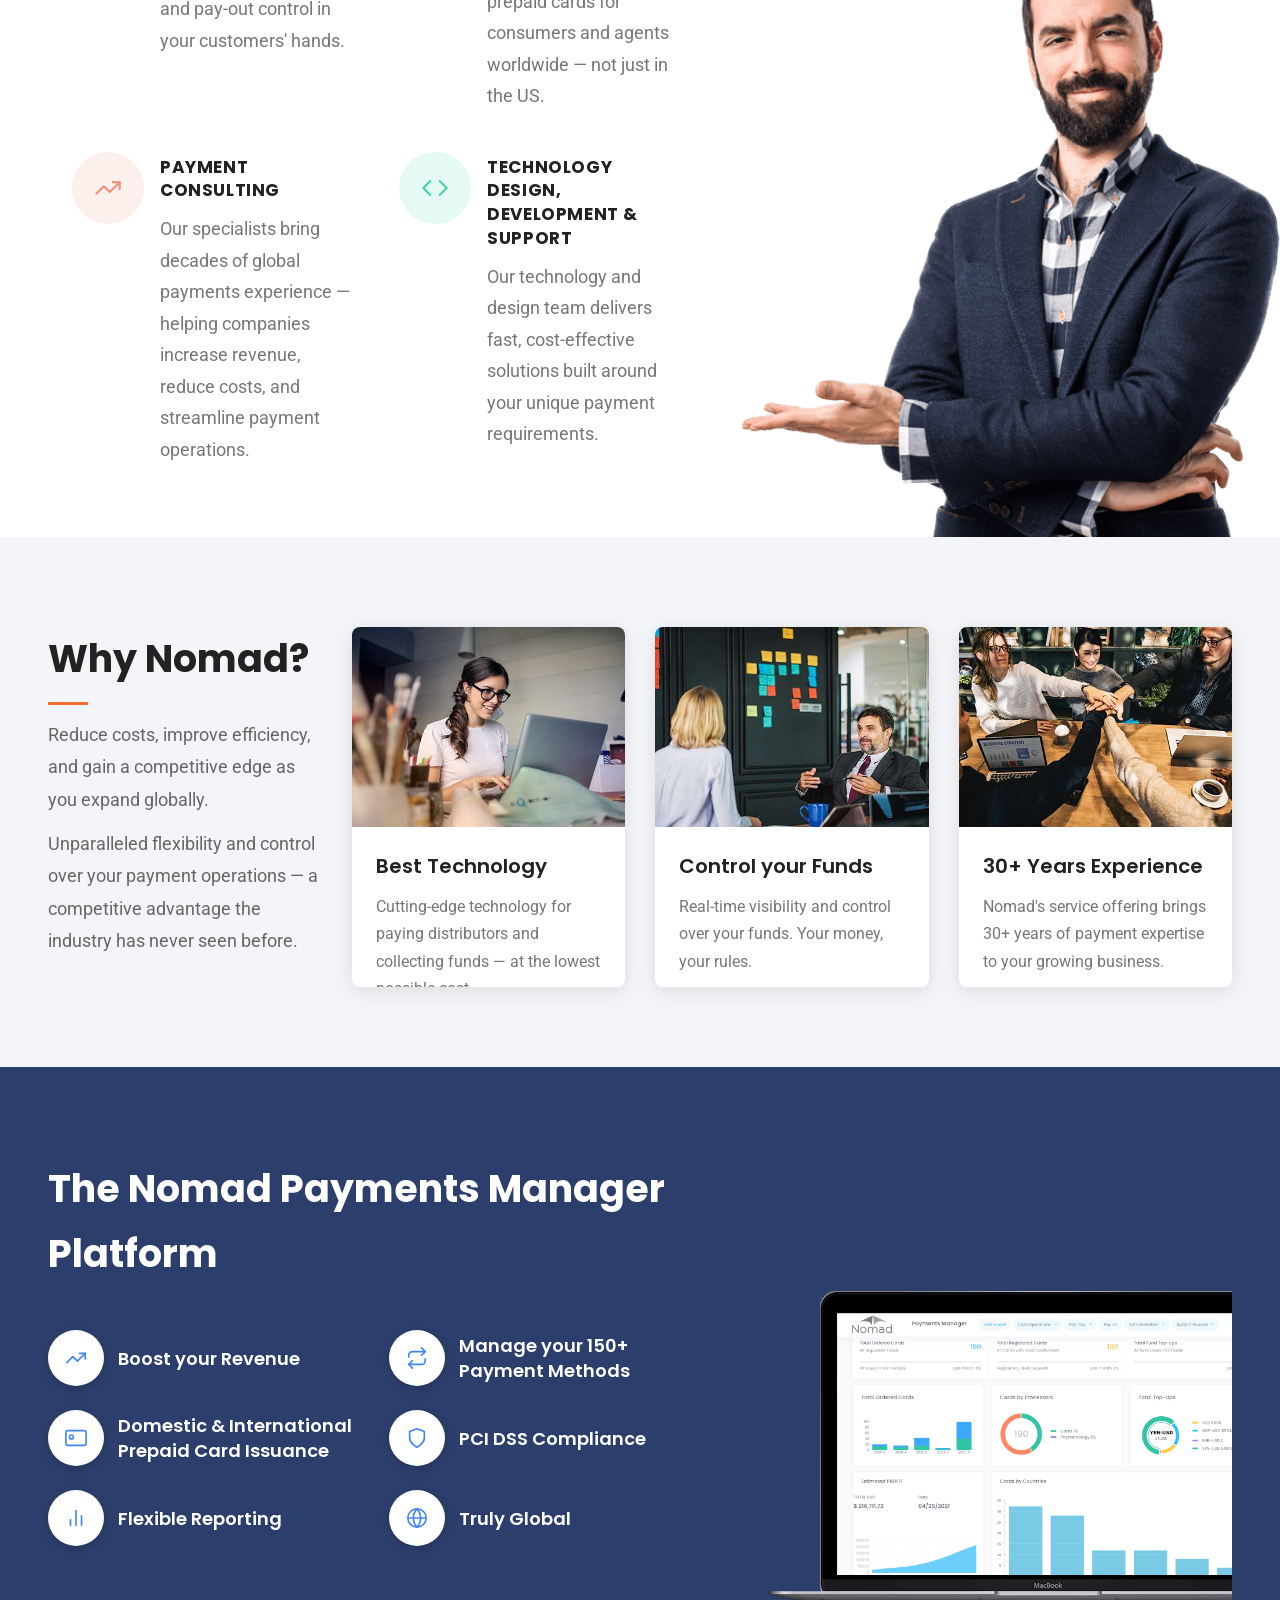
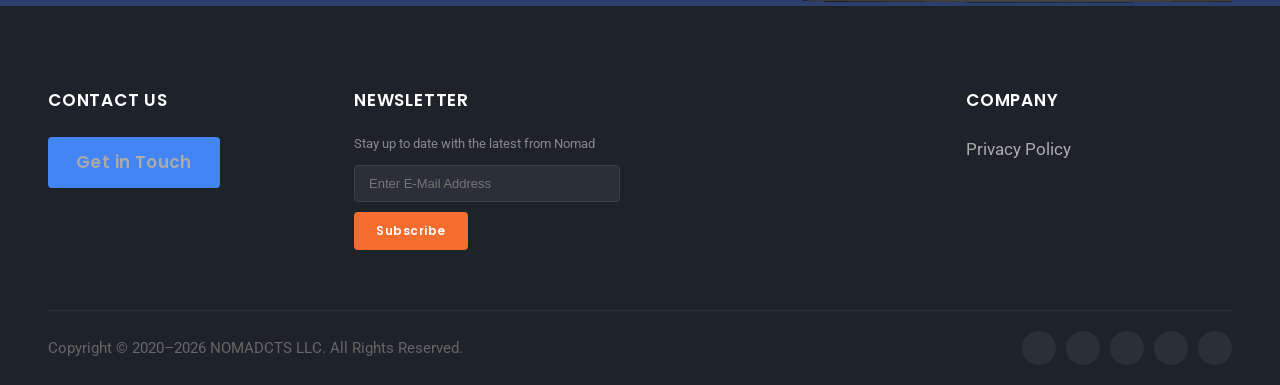
==== commit bde948ec: "Add files via upload" ====
--- a/index.html
+++ b/index.html
@@ -451,7 +451,7 @@
       display: inline-block;
       margin-top: 4px;
       padding: 11px 28px;
-      background: #f76c2f;
+      background: #4385f5;
       color: #fff;
       font-family: 'Poppins', sans-serif;
       font-size: 14px;
@@ -460,7 +460,7 @@
       letter-spacing: 0.4px;
       transition: background 0.2s;
     }
-    .footer-contact-btn:hover { background: #e5581a; color: #fff; }
+    .footer-contact-btn:hover { background: #2c6edb; color: #fff; }
     .newsletter-form p { font-size: 13px; color: #888; margin-bottom: 10px; }
     .newsletter-form input[type="email"] {
       width: 100%;
@@ -894,7 +894,6 @@
   <!-- ══════════════ CONTACT POPUP ═════════════════════════ -->
   <div class="popup-overlay" id="contactPopup">
     <div class="popup-box">
-      <button class="popup-close" onclick="closePopup()" aria-label="Close">&times;</button>
       <h3>Contact Nomad CTS</h3>
       <form id="contactForm" action="https://formspree.io/f/mojpbaqz" method="POST">
         <div class="form-field">
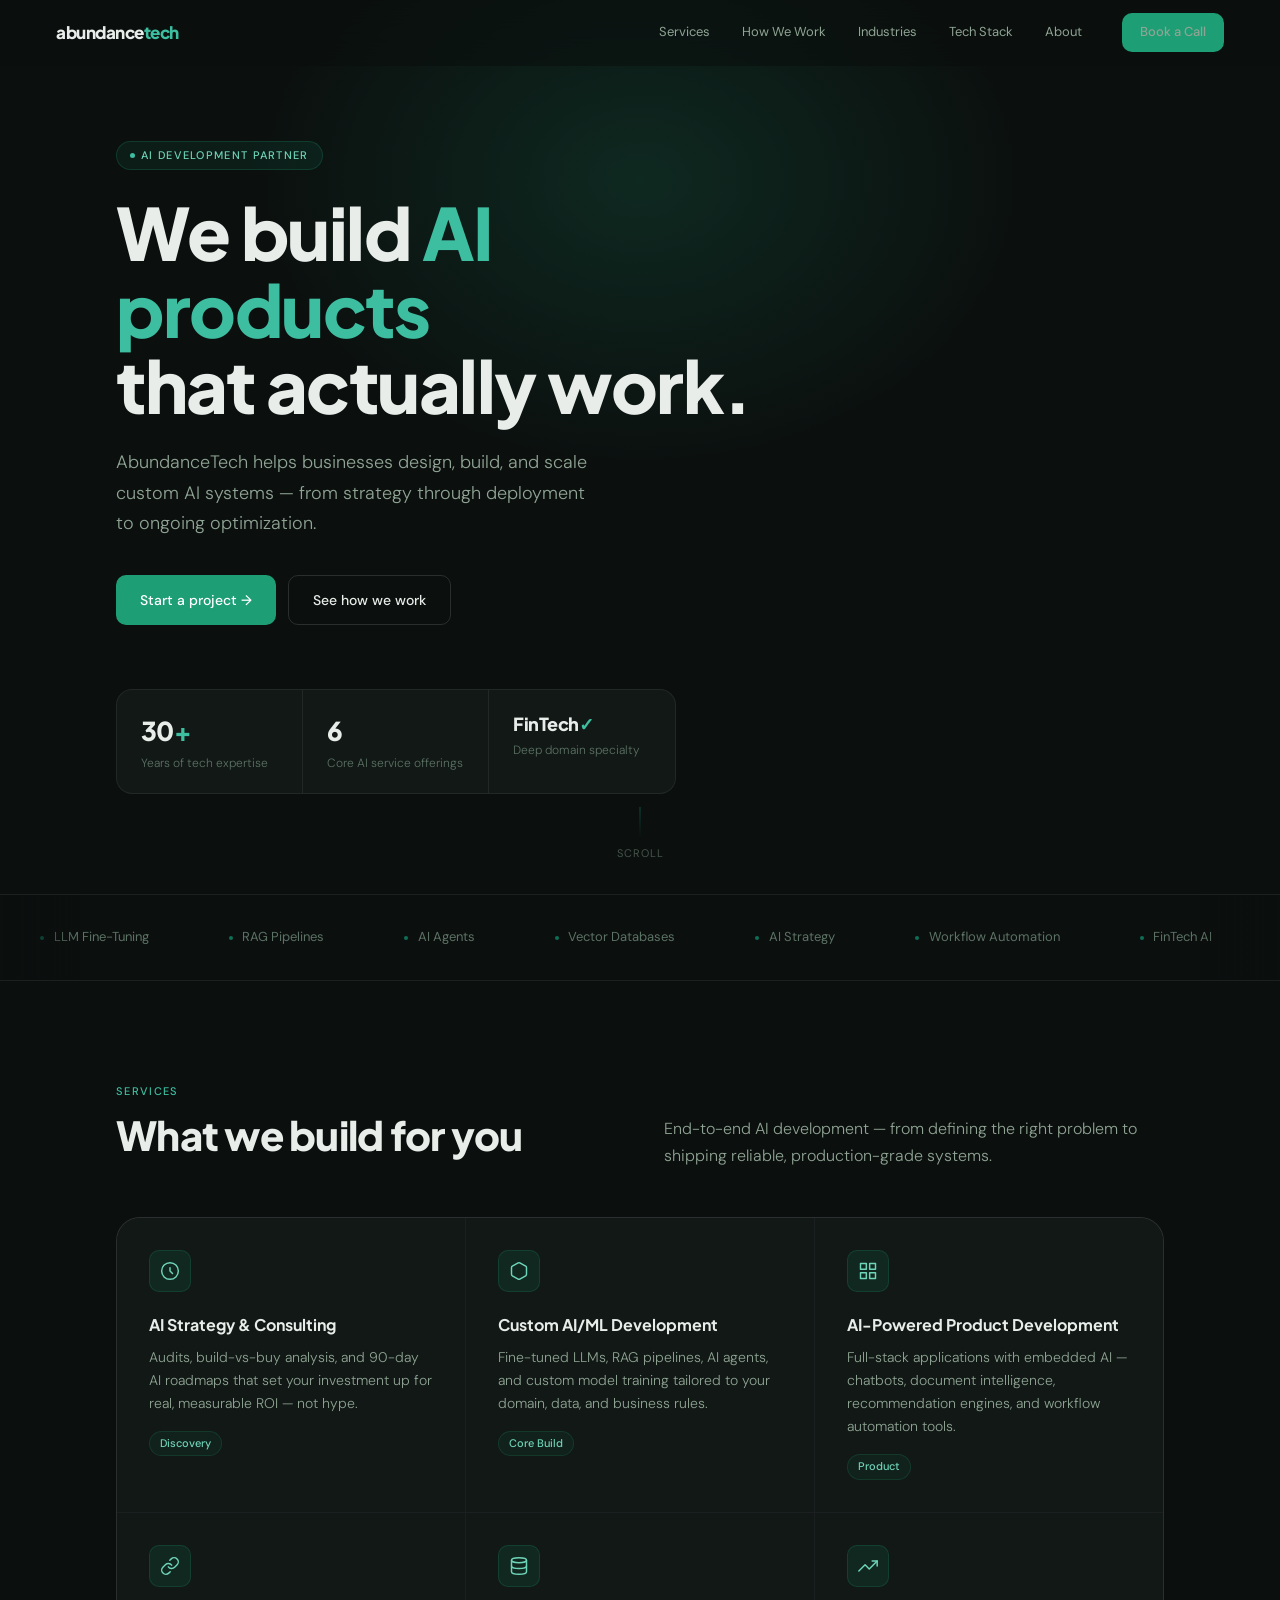
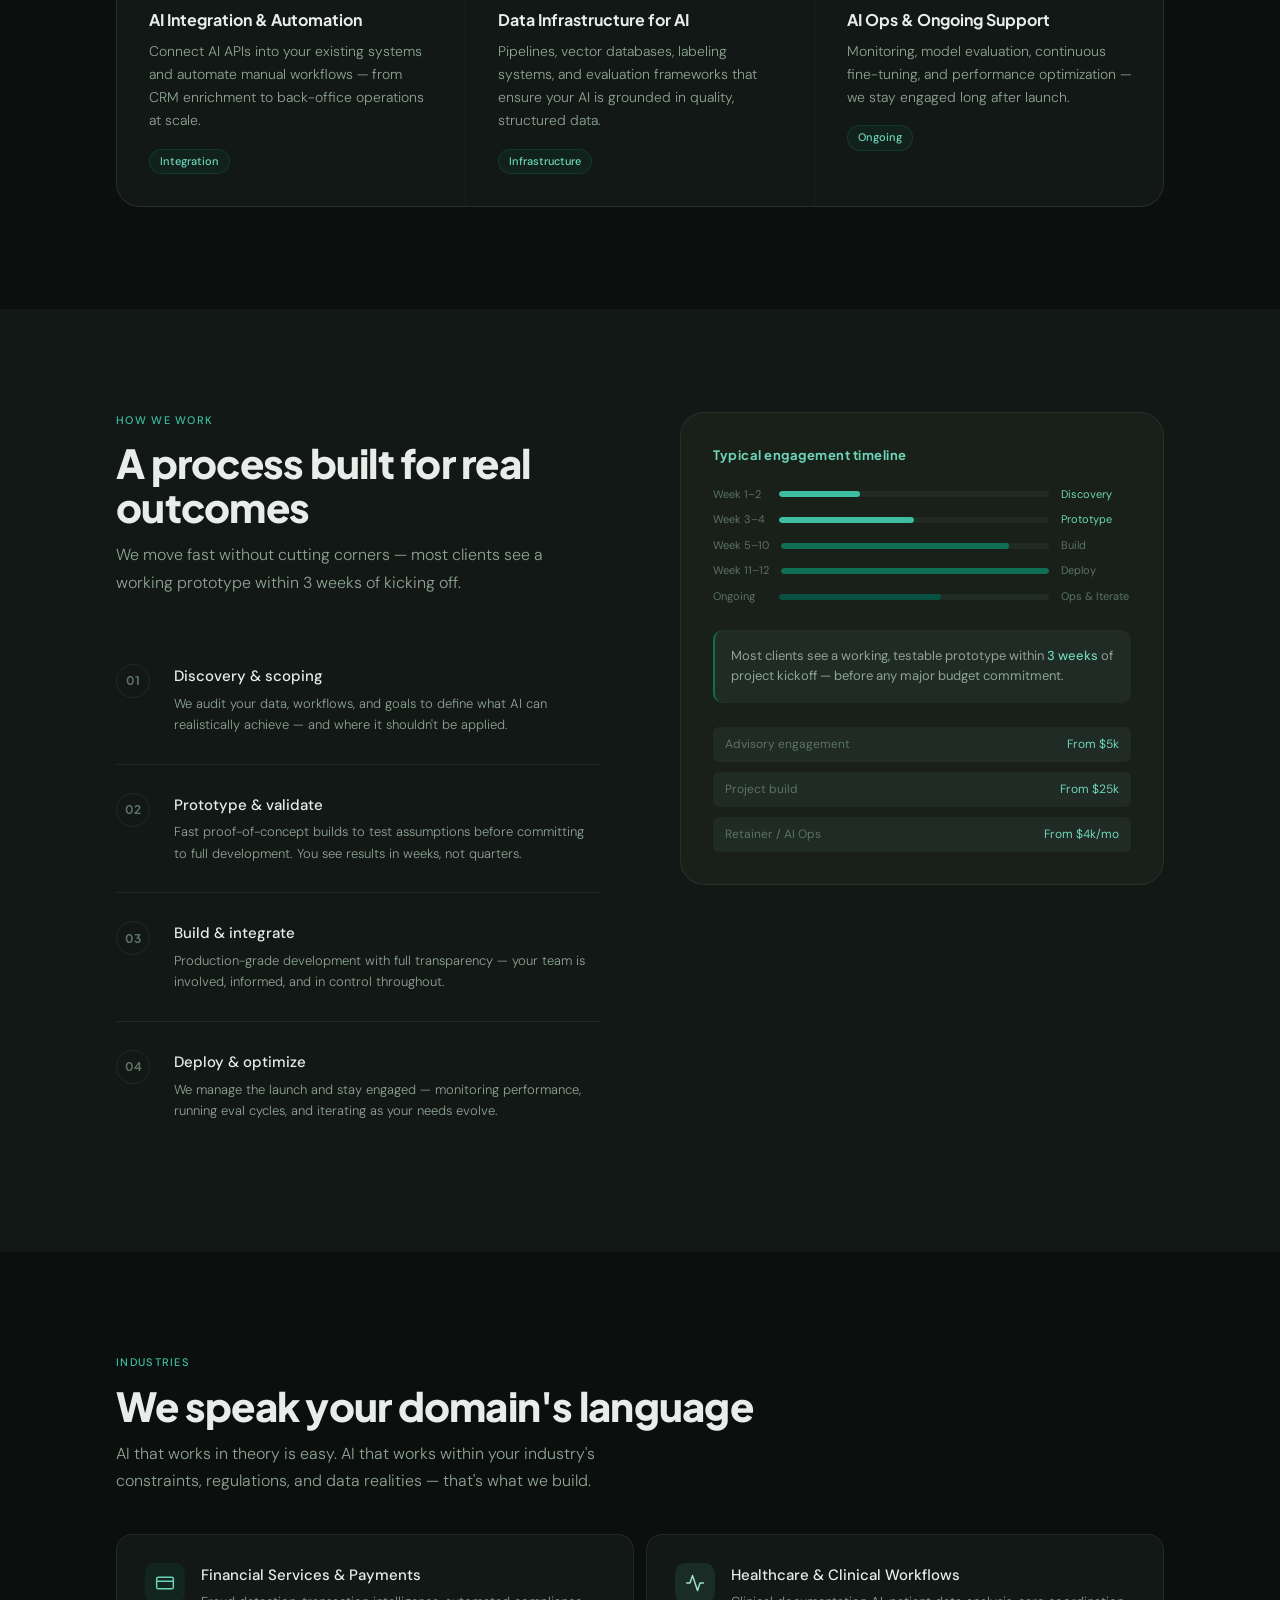
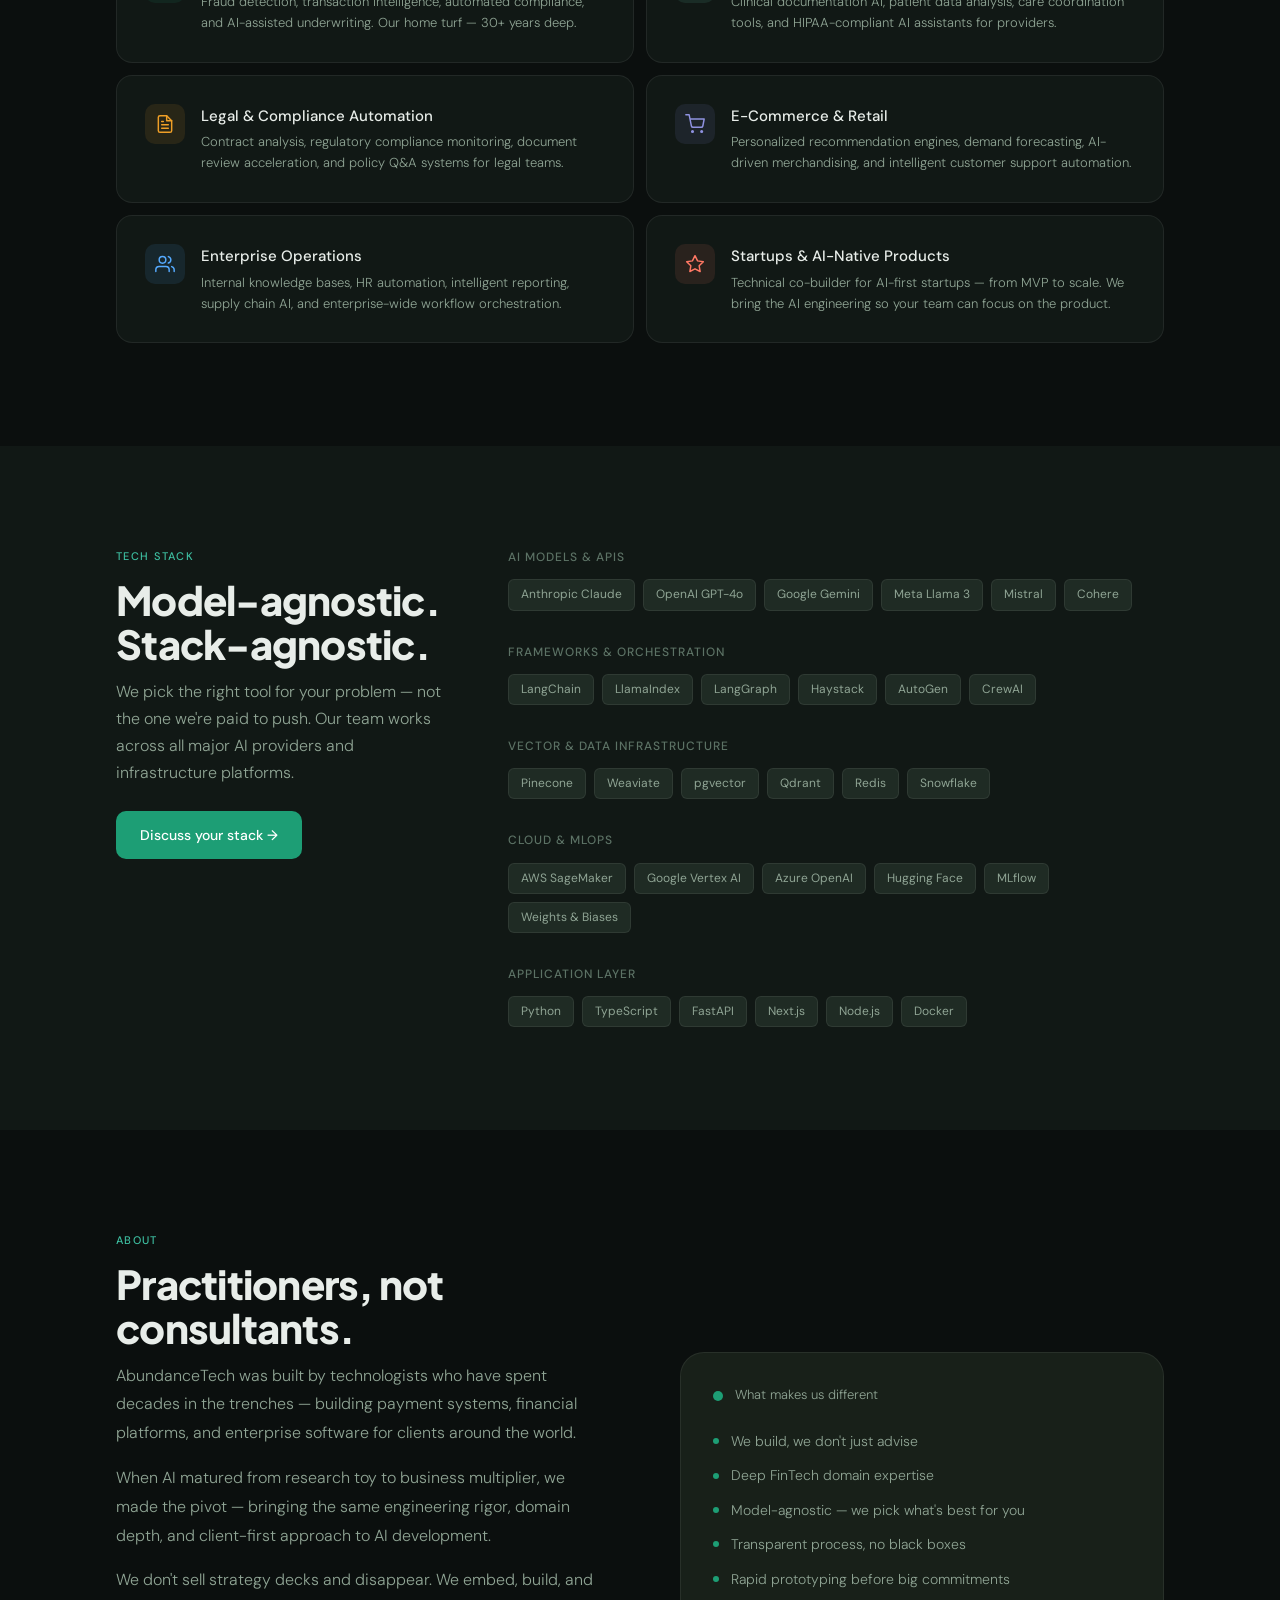
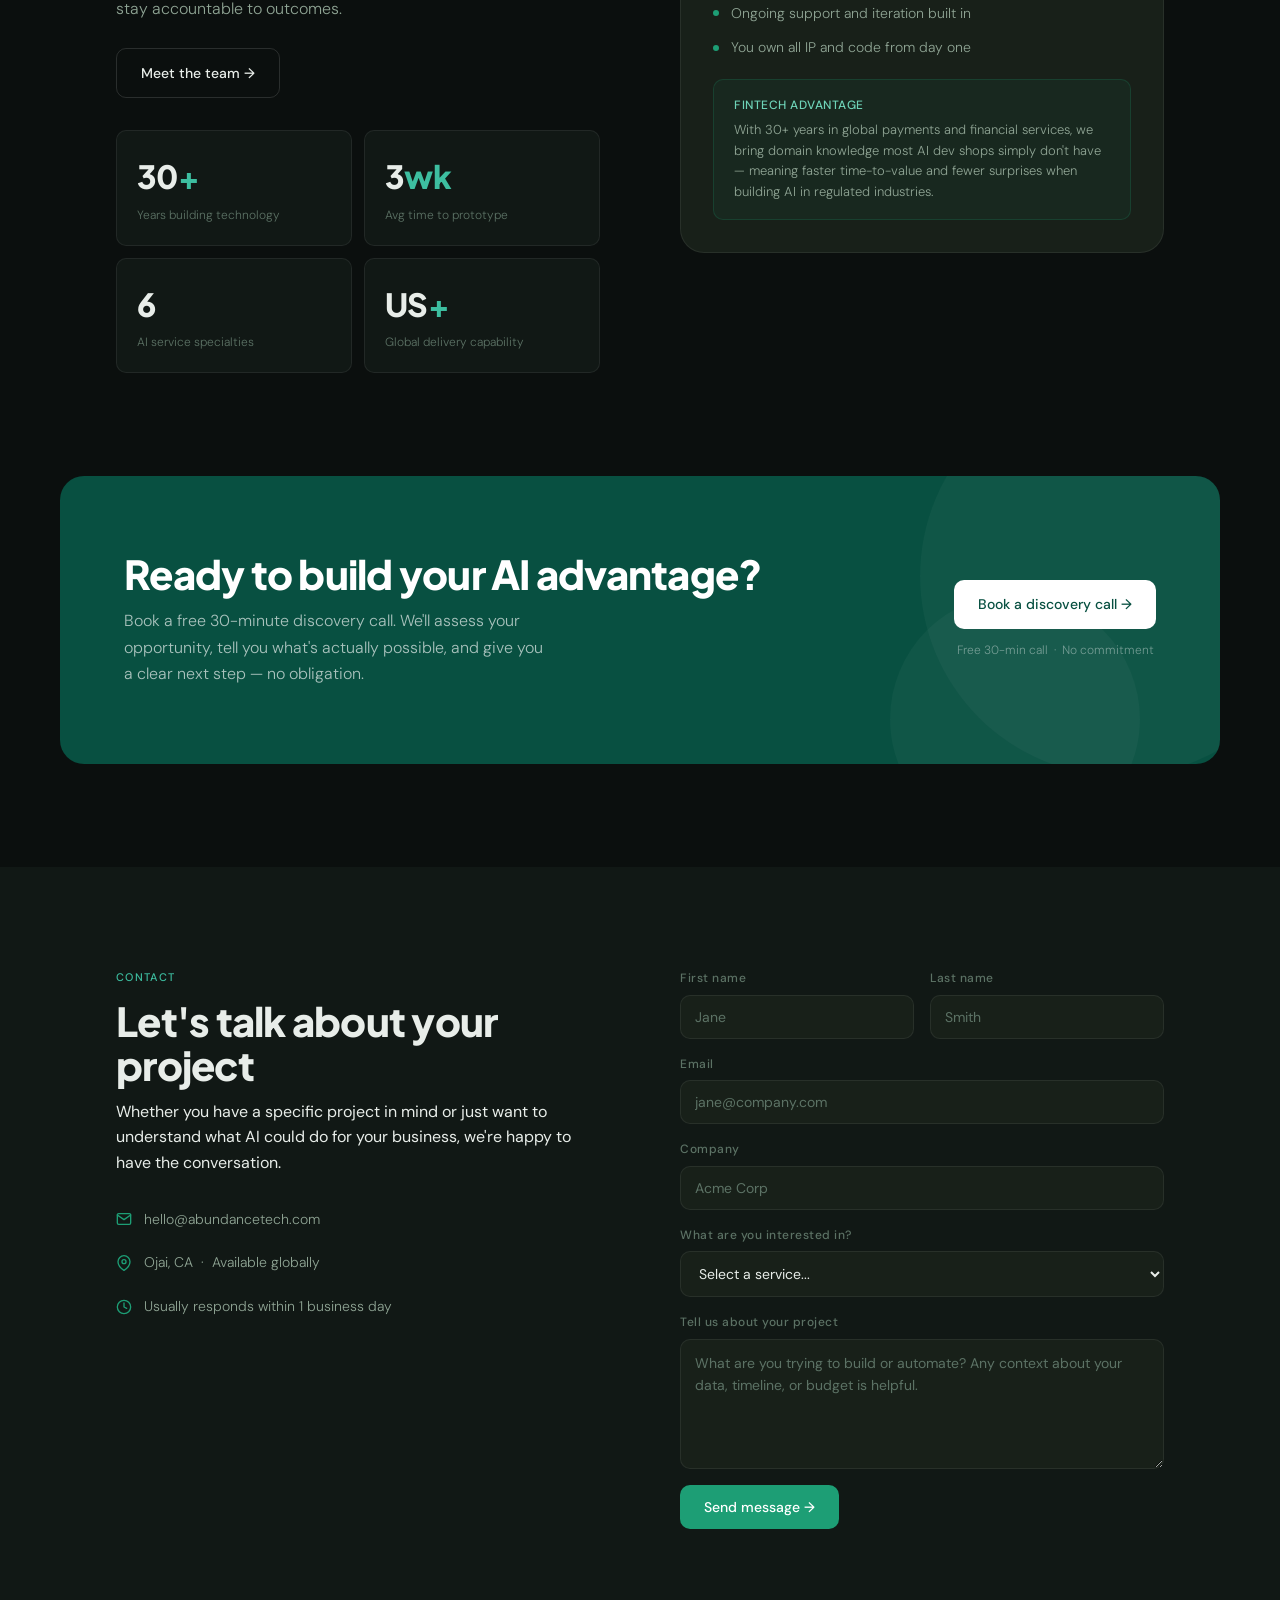
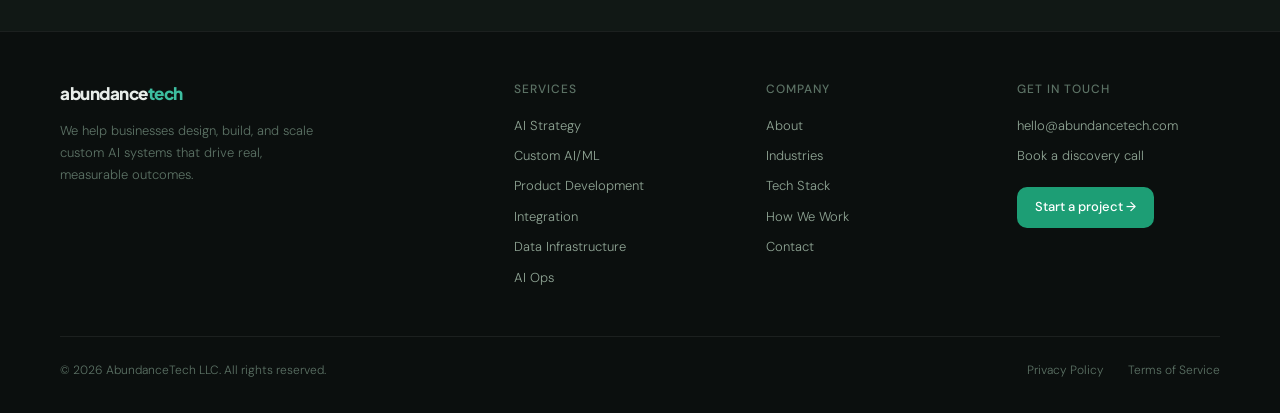
==== commit def40687: "Add files via upload" ====
--- a/index.html
+++ b/index.html
@@ -1,1008 +1,879 @@
 <!DOCTYPE html>
-<html lang="en-US">
+<html lang="en">
 <head>
-  <meta charset="UTF-8">
-  <meta name="viewport" content="width=device-width, initial-scale=1">
-  <title>Welcome to Nomad CTS</title>
-  <meta property="og:title" content="Welcome to Nomad CTS" />
-  <meta property="og:site_name" content="Welcome to Nomad CTS" />
-  <link rel="icon" href="wp-content/uploads/2015/12/cropped-Nomad-Site-Icon500-32x32.png" sizes="32x32" />
-  <link rel="apple-touch-icon" href="wp-content/uploads/2015/12/cropped-Nomad-Site-Icon500-180x180.png" />
-  <link href="https://fonts.googleapis.com/css2?family=Poppins:wght@400;500;600;700;800&family=Roboto:wght@300;400;500;700&display=swap" rel="stylesheet">
-  <link rel="stylesheet" href="wp-content/themes/enzio/css/fontawesome/css/font-awesome.min.css">
-
-  <style>
-    /* ── RESET & BASE ─────────────────────────────────── */
-    *, *::before, *::after { box-sizing: border-box; margin: 0; padding: 0; }
-    html { scroll-behavior: smooth; }
-    body {
-      font-family: 'Roboto', sans-serif;
-      font-size: 19px;
-      color: #555;
-      line-height: 1.7;
-      background: #fff;
-    }
-    a { color: inherit; text-decoration: none; }
-    ul { list-style: none; }
-    img { max-width: 100%; height: auto; display: block; }
-
-    /* ── HEADER ─────────────────────────────────────── */
-    .site-header {
-      position: sticky;
-      top: 0;
-      z-index: 999;
-      background: #fff;
-      box-shadow: 0 2px 8px rgba(0,0,0,0.08);
-    }
-    .header-inner {
-      max-width: 1600px;
-      margin: 0 auto;
-      padding: 0 48px;
-      display: flex;
-      align-items: center;
-      justify-content: space-between;
-      height: 70px;
-    }
-    .site-logo img { height: 45px; width: auto; }
-    .main-nav { display: flex; gap: 36px; align-items: center; }
-    .main-nav a {
-      font-family: 'Poppins', sans-serif;
-      font-size: 16px;
-      font-weight: 500;
-      letter-spacing: 0.5px;
-      text-transform: uppercase;
-      color: #333;
-      transition: color 0.2s;
-    }
-    .main-nav a:hover { color: #f76c2f; }
-    .nav-toggle {
-      display: none;
-      background: none;
-      border: none;
-      cursor: pointer;
-      padding: 4px;
-    }
-    .nav-toggle span {
-      display: block;
-      width: 24px; height: 2px;
-      background: #333;
-      margin: 5px 0;
-    }
-    @media (max-width: 767px) {
-      .nav-toggle { display: block; }
-      .main-nav {
-        display: none;
-        flex-direction: column;
-        gap: 0;
-        position: absolute;
-        top: 70px; left: 0; right: 0;
-        background: #fff;
-        box-shadow: 0 4px 12px rgba(0,0,0,0.1);
-        padding: 12px 0;
-      }
-      .main-nav.open { display: flex; }
-      .main-nav a {
-        padding: 12px 24px;
-        width: 100%;
-        border-bottom: 1px solid #f0f0f0;
-      }
-    }
-
-    /* ── HERO SLIDER ────────────────────────────────── */
-    .hero-slider {
-      position: relative;
-      width: 100%;
-      height: 800px;
-      overflow: hidden;
-    }
-    .hero-slide {
-      position: absolute;
-      inset: 0;
-      opacity: 0;
-      transition: opacity 1s ease-in-out;
-      pointer-events: none;
-    }
-    .hero-slide.active { opacity: 1; pointer-events: auto; }
-    .hero-slide-bg {
-      position: absolute;
-      inset: 0;
-      background-size: cover;
-      background-position: center;
-    }
-    .hero-slide.active .hero-slide-bg {
-      animation: kenburns 10s ease-out forwards;
-    }
-    @keyframes kenburns {
-      from { transform: scale(1); }
-      to   { transform: scale(1.08); }
-    }
-    .hero-overlay {
-      position: absolute;
-      inset: 0;
-      background: rgba(0,0,0,0.38);
-    }
-    .hero-content {
-      position: absolute;
-      bottom: 200px;
-      left: 60px;
-      z-index: 10;
-    }
-    .hero-slide--center .hero-content {
-      left: 50%;
-      transform: translateX(-50%);
-      text-align: center;
-      white-space: nowrap;
-    }
-    .hero-label {
-      display: inline-block;
-      background: rgba(255,255,255,0.88);
-      color: #111;
-      font-family: 'Poppins', sans-serif;
-      font-size: 13px;
-      font-weight: 600;
-      text-transform: uppercase;
-      letter-spacing: 1px;
-      padding: 3px 12px;
-      margin-bottom: 16px;
-    }
-    .hero-title {
-      color: #fff;
-      font-family: 'Poppins', sans-serif;
-      font-size: 72px;
-      font-weight: 800;
-      line-height: 1.08;
-      margin-bottom: 32px;
-      text-shadow: 0 2px 10px rgba(0,0,0,0.3);
-    }
-    .hero-btn {
-      display: inline-block;
-      background: #4385f5;
-      color: #fff;
-      font-family: 'Poppins', sans-serif;
-      font-size: 12px;
-      font-weight: 600;
-      letter-spacing: 1px;
-      text-transform: uppercase;
-      padding: 13px 38px;
-      border-radius: 30px;
-      transition: background 0.25s, color 0.25s;
-    }
-    .hero-btn:hover { background: #fff; color: #111; }
-    .slider-dots {
-      position: absolute;
-      bottom: 28px;
-      left: 50%;
-      transform: translateX(-50%);
-      display: flex;
-      gap: 10px;
-      z-index: 20;
-    }
-    .slider-dot {
-      width: 13px; height: 13px;
-      border-radius: 50%;
-      border: 5px solid #000;
-      background: #fff;
-      cursor: pointer;
-      transition: all 0.25s;
-    }
-    .slider-dot.active { background: #000; border-color: #fff; }
-    @media (max-width: 767px) {
-      .hero-slider { height: 480px; }
-      .hero-title { font-size: 40px; }
-      .hero-content {
-        left: 20px !important;
-        bottom: 90px;
-        transform: none !important;
-        white-space: normal !important;
-      }
-    }
-
-    /* ── SHARED ─────────────────────────────────────── */
-    .container { max-width: 1600px; margin: 0 auto; padding: 0 48px; }
-    .heading-bar {
-      width: 40px; height: 3px;
-      background: #f76c2f;
-      margin: 10px 0 14px;
-    }
-
-    /* ── SERVICES ───────────────────────────────────── */
-    .services-row {
-      display: flex;
-      align-items: stretch;
-      width: 100%;
-      max-width: 1600px;
-      margin: 0 auto;
-    }
-    .services-image-col {
-      flex: 0 0 42%;
-      background: #fff url('wp-content/uploads/2018/07/image-8.png') no-repeat bottom center;
-      background-size: contain;
-      min-height: 600px;
-    }
-    .services-image-col img {
-      display: none;
-    }
-    .services-content-col {
-      flex: 1;
-      padding: 72px 64px 72px 72px;
-      background: #fff;
-      overflow-y: auto;
-    }
-    .section-heading { margin-bottom: 32px; }
-    .section-heading h2 {
-      font-family: 'Poppins', sans-serif;
-      font-size: 42px;
-      font-weight: 700;
-      color: #222;
-      margin-bottom: 8px;
-    }
-    .section-heading p { font-size: 19px; color: #666; line-height: 1.75; }
-    .services-grid {
-      display: grid;
-      grid-template-columns: 1fr 1fr;
-      gap: 40px 48px;
-    }
-    .service-item { display: flex; gap: 16px; align-items: flex-start; }
-    .service-icon {
-      flex-shrink: 0;
-      width: 72px; height: 72px;
-      border-radius: 50%;
-      display: flex;
-      align-items: center;
-      justify-content: center;
-      font-size: 30px;
-    }
-    .icon-orange { background: #FDEFEC; color: #f0927a; }
-    .icon-green  { background: #E5FAF5; color: #45D3A8; }
-    .icon-blue   { background: #EAF0FE; color: #6B8EEF; }
-    .icon-purple { background: #F5ECFD; color: #B17EF0; }
-    .service-text { padding-top: 4px; }
-    .service-text h4 {
-      font-family: 'Poppins', sans-serif;
-      font-size: 17px;
-      font-weight: 700;
-      letter-spacing: 0.6px;
-      text-transform: uppercase;
-      color: #222;
-      margin-bottom: 10px;
-      line-height: 1.4;
-    }
-    .service-text p { font-size: 18px; color: #777; line-height: 1.75; }
-    @media (max-width: 900px) {
-      .services-row { flex-direction: column; }
-      .services-image-col { flex: none; height: 300px; }
-      .services-content-col { padding: 36px 24px; }
-      .services-grid { grid-template-columns: 1fr; }
-    }
-
-    /* ── EXPERTISE ──────────────────────────────────── */
-    .expertise-section {
-      background: #f4f5f9;
-      padding: 90px 0 80px;
-    }
-    .expertise-grid {
-      display: grid;
-      grid-template-columns: repeat(4, 1fr);
-      gap: 30px;
-      align-items: start;
-    }
-    .expertise-intro h2 {
-      font-family: 'Poppins', sans-serif;
-      font-size: 38px;
-      font-weight: 700;
-      color: #222;
-      margin-bottom: 8px;
-    }
-    .expertise-intro p { font-size: 18px; color: #666; line-height: 1.8; }
-    .expertise-intro p + p { margin-top: 12px; }
-    /* flip card container */
-    .expertise-card {
-      height: 360px;
-      perspective: 1000px;
-      cursor: pointer;
-    }
-    .expertise-card-inner {
-      position: relative;
-      width: 100%;
-      height: 100%;
-      transform-style: preserve-3d;
-      transition: transform 0.6s cubic-bezier(0.4, 0.2, 0.2, 1);
-      border-radius: 8px;
-    }
-    .expertise-card:hover .expertise-card-inner {
-      transform: rotateY(180deg);
-    }
-    /* front and back share base styles */
-    .expertise-card-front,
-    .expertise-card-back {
-      position: absolute;
-      inset: 0;
-      backface-visibility: hidden;
-      -webkit-backface-visibility: hidden;
-      border-radius: 8px;
-      overflow: hidden;
-      box-shadow: 0 4px 20px rgba(0,0,0,0.10);
-    }
-    /* FRONT */
-    .expertise-card-front {
-      background: #fff;
-    }
-    .expertise-card-front img {
-      width: 100%;
-      height: 200px;
-      object-fit: cover;
-    }
-    .expertise-card-front-body {
-      padding: 22px 24px 24px;
-    }
-    .expertise-card-front-body h3 {
-      font-family: 'Poppins', sans-serif;
-      font-size: 20px;
-      font-weight: 600;
-      color: #222;
-      margin-bottom: 10px;
-    }
-    .expertise-card-front-body p { font-size: 16px; color: #777; line-height: 1.7; }
-    /* BACK */
-    .expertise-card-back {
-      background: linear-gradient(135deg, #2c3e6b 0%, #4385f5 100%);
-      transform: rotateY(180deg);
-      display: flex;
-      flex-direction: column;
-      align-items: center;
-      justify-content: center;
-      padding: 36px 32px;
-      text-align: center;
-    }
-    .expertise-card-back h3 {
-      font-family: 'Poppins', sans-serif;
-      font-size: 22px;
-      font-weight: 700;
-      color: #fff;
-      margin-bottom: 16px;
-    }
-    .expertise-card-back p {
-      font-size: 16px;
-      color: rgba(255,255,255,0.88);
-      line-height: 1.75;
-    }
-    @media (max-width: 900px) {
-      .expertise-grid { grid-template-columns: 1fr 1fr; }
-    }
-    @media (max-width: 550px) {
-      .expertise-grid { grid-template-columns: 1fr; }
-    }
-
-    /* ── PAYMENTS MANAGER ───────────────────────────── */
-    .pm-section {
-      padding: 90px 0 0;
-      background-image: url('wp-content/uploads/2018/07/bg-1124e8.png');
-      background-repeat: repeat;
-      background-color: #2c3e6b;
-    }
-    .pm-row {
-      display: flex;
-      align-items: flex-end;
-      gap: 48px;
-    }
-    .pm-content { flex: 1; padding-bottom: 60px; }
-    .pm-content h2 {
-      font-family: 'Poppins', sans-serif;
-      font-size: 38px;
-      font-weight: 700;
-      color: #fff;
-      margin-bottom: 44px;
-    }
-    .pm-features {
-      display: grid;
-      grid-template-columns: 1fr 1fr;
-      gap: 24px 20px;
-    }
-    .pm-feature { display: flex; align-items: center; gap: 14px; }
-    .pm-feature-icon {
-      flex-shrink: 0;
-      width: 56px; height: 56px;
-      background: #fff;
-      border-radius: 50%;
-      display: flex;
-      align-items: center;
-      justify-content: center;
-      font-size: 22px;
-      color: #4385f5;
-      box-shadow: 0 3px 10px rgba(0,0,0,0.15);
-    }
-    .pm-feature-title {
-      font-family: 'Poppins', sans-serif;
-      font-size: 18px;
-      font-weight: 600;
-      color: #fff;
-      line-height: 1.4;
-    }
-    .pm-image { flex: 0 0 40%; }
-    .pm-image img { width: 100%; display: block; }
-    @media (max-width: 900px) {
-      .pm-row { flex-direction: column; align-items: stretch; gap: 32px; }
-      .pm-content { padding-bottom: 0; }
-      .pm-features { grid-template-columns: 1fr; }
-      .pm-image { order: -1; }
-    }
-
-    /* ── FOOTER ─────────────────────────────────────── */
-    .site-footer { background: #1e2229; color: #aaa; }
-    .footer-widgets {
-      display: grid;
-      grid-template-columns: repeat(4, 1fr);
-      gap: 40px;
-      padding: 80px 0 60px;
-    }
-    .footer-widget h3 {
-      font-family: 'Poppins', sans-serif;
-      font-size: 17px;
-      font-weight: 600;
-      color: #fff;
-      text-transform: uppercase;
-      letter-spacing: 0.8px;
-      margin-bottom: 18px;
-    }
-    .footer-widget a { color: #aaa; font-size: 17px; transition: color 0.2s; }
-    .footer-widget a:hover { color: #f76c2f; }
-    .footer-widget li { margin-bottom: 8px; }
-    .footer-contact-btn {
-      display: inline-block;
-      margin-top: 4px;
-      padding: 11px 28px;
-      background: #4385f5;
-      color: #fff;
-      font-family: 'Poppins', sans-serif;
-      font-size: 14px;
-      font-weight: 600;
-      border-radius: 4px;
-      letter-spacing: 0.4px;
-      transition: background 0.2s;
-    }
-    .footer-contact-btn:hover { background: #2c6edb; color: #fff; }
-    .newsletter-form p { font-size: 13px; color: #888; margin-bottom: 10px; }
-    .newsletter-form input[type="email"] {
-      width: 100%;
-      background: #2a2f38;
-      border: 1px solid #3a3f4a;
-      color: #ccc;
-      padding: 10px 14px;
-      border-radius: 4px;
-      font-size: 13px;
-      margin-bottom: 10px;
-    }
-    .newsletter-form button {
-      background: #f76c2f;
-      color: #fff;
-      border: none;
-      padding: 10px 22px;
-      border-radius: 4px;
-      font-family: 'Poppins', sans-serif;
-      font-size: 12px;
-      font-weight: 600;
-      letter-spacing: 0.5px;
-      cursor: pointer;
-      transition: background 0.2s;
-    }
-    .newsletter-form button:hover { background: #e5581a; }
-    .footer-bottom {
-      border-top: 1px solid #2a2f38;
-      padding: 20px 0;
-      display: flex;
-      align-items: center;
-      justify-content: space-between;
-      flex-wrap: wrap;
-      gap: 12px;
-    }
-    .footer-copyright { font-size: 15px; color: #666; }
-    .footer-socials { display: flex; gap: 10px; }
-    .footer-socials a {
-      width: 34px; height: 34px;
-      background: #2a2f38;
-      border-radius: 50%;
-      display: flex;
-      align-items: center;
-      justify-content: center;
-      color: #888;
-      font-size: 14px;
-      transition: background 0.2s, color 0.2s;
-    }
-    .footer-socials a:hover { background: #f76c2f; color: #fff; }
-    @media (max-width: 900px) {
-      .footer-widgets { grid-template-columns: 1fr 1fr; }
-    }
-    @media (max-width: 550px) {
-      .footer-widgets { grid-template-columns: 1fr; }
-      .footer-bottom { flex-direction: column; text-align: center; }
-    }
-
-    /* ── CONTACT POPUP ──────────────────────────────── */
-    .popup-overlay {
-      display: none;
-      position: fixed;
-      inset: 0;
-      background: rgba(0,0,0,0.6);
-      z-index: 9999;
-      align-items: flex-start;
-      justify-content: center;
-      padding-top: 80px;
-      padding-left: 16px;
-      padding-right: 16px;
-    }
-    .popup-overlay.open { display: flex; }
-    .popup-box {
-      background: #fff;
-      width: 100%;
-      max-width: 620px;
-      border-radius: 6px;
-      padding: 36px 40px;
-      position: relative;
-      animation: popIn 0.3s ease;
-    }
-    @keyframes popIn {
-      from { opacity: 0; transform: translateY(-20px); }
-      to   { opacity: 1; transform: none; }
-    }
-    .popup-close {
-      position: absolute;
-      top: 14px; right: 18px;
-      background: none; border: none;
-      font-size: 26px; cursor: pointer; color: #bbb;
-      line-height: 1;
-    }
-    .popup-close:hover { color: #333; }
-    .popup-box h3 {
-      font-family: 'Poppins', sans-serif;
-      font-size: 20px;
-      font-weight: 700;
-      color: #222;
-      margin-bottom: 24px;
-    }
-    .form-field { margin-bottom: 16px; }
-    .form-field label {
-      display: block;
-      font-size: 13px;
-      font-weight: 500;
-      color: #444;
-      margin-bottom: 6px;
-    }
-    .form-field input,
-    .form-field textarea {
-      width: 100%;
-      border: 1px solid #ddd;
-      border-radius: 4px;
-      padding: 10px 14px;
-      font-size: 14px;
-      font-family: 'Roboto', sans-serif;
-      color: #333;
-      transition: border-color 0.2s;
-    }
-    .form-field input:focus,
-    .form-field textarea:focus { outline: none; border-color: #4385f5; }
-    .form-field textarea { height: 100px; resize: vertical; }
-    .form-submit {
-      background: #4385f5;
-      color: #fff;
-      border: none;
-      padding: 13px 32px;
-      border-radius: 4px;
-      font-family: 'Poppins', sans-serif;
-      font-size: 14px;
-      font-weight: 600;
-      cursor: pointer;
-      margin-top: 8px;
-      transition: background 0.2s;
-    }
-    .form-submit:hover { background: #2c6edb; }
-  </style>
+<meta charset="UTF-8" />
+<meta name="viewport" content="width=device-width, initial-scale=1.0" />
+<title>AbundanceTech — AI Technology Development Services</title>
+<meta name="description" content="AbundanceTech helps businesses design, build, and scale custom AI systems. From strategy to deployment — AI that actually works." />
+<meta property="og:title" content="AbundanceTech — AI Technology Development Services" />
+<meta property="og:description" content="We help businesses design, build, and scale custom AI systems that drive real outcomes." />
+<meta property="og:type" content="website" />
+<meta property="og:url" content="https://abundancetech.com" />
+<link rel="preconnect" href="https://fonts.googleapis.com" />
+<link rel="preconnect" href="https://fonts.gstatic.com" crossorigin />
+<link href="https://fonts.googleapis.com/css2?family=Plus+Jakarta+Sans:wght@400;500;600;700;800&family=DM+Sans:opsz,wght@9..40,300;9..40,400;9..40,500&display=swap" rel="stylesheet" />
+<style>
+*,*::before,*::after{box-sizing:border-box;margin:0;padding:0}
+html{scroll-behavior:smooth;font-size:16px}
+body{font-family:'DM Sans',sans-serif;background:#0B0F0E;color:#E8EDE9;line-height:1.6;overflow-x:hidden;-webkit-font-smoothing:antialiased}
+img{display:block;max-width:100%}
+a{text-decoration:none;color:inherit}
+:root{
+  --g950:#041F16;--g900:#073324;--g800:#085041;--g700:#0F6E56;--g600:#1D9E75;
+  --g500:#3DBEA0;--g400:#6ED4B8;--g300:#9FE1CB;--g200:#C5EFE0;--g100:#E1F5EE;
+  --s0:#0B0F0E;--s1:#111815;--s2:#182019;--s3:#1F2B24;--s4:#263529;
+  --tp:#E8EDE9;--ts:#8FA494;--tt:#5C7265;
+  --bd:rgba(255,255,255,0.07);--bdl:rgba(255,255,255,0.13);
+  --ff:'Plus Jakarta Sans',sans-serif;--fb:'DM Sans',sans-serif;
+  --r-sm:6px;--r-md:10px;--r-lg:16px;--r-xl:24px;
+  --mw:1160px;--px:clamp(1.25rem,5vw,3.5rem)
+}
+.container{max-width:var(--mw);margin:0 auto;padding:0 var(--px)}
+
+/* ── Tag ── */
+.tag{display:inline-flex;align-items:center;gap:6px;font-size:11px;font-weight:500;letter-spacing:1.3px;text-transform:uppercase;color:var(--g400);padding:5px 13px;background:rgba(29,158,117,0.1);border:.5px solid rgba(29,158,117,0.22);border-radius:100px}
+.tag::before{content:'';width:5px;height:5px;border-radius:50%;background:var(--g500);flex-shrink:0}
+
+/* ── Buttons ── */
+.btn{display:inline-flex;align-items:center;gap:8px;border-radius:var(--r-md);font-family:var(--fb);font-size:14px;font-weight:500;cursor:pointer;border:none;transition:all .18s;white-space:nowrap;text-decoration:none}
+.btn-primary{background:var(--g600);color:#fff;padding:13px 24px}
+.btn-primary:hover{background:var(--g500);transform:translateY(-1px)}
+.btn-ghost{background:transparent;color:var(--tp);padding:13px 24px;border:.5px solid var(--bdl)}
+.btn-ghost:hover{background:var(--s3)}
+.btn-white{background:#fff;color:var(--g800);padding:13px 24px}
+.btn-white:hover{background:var(--g100);transform:translateY(-1px)}
+
+/* ── Navbar ── */
+#navbar{position:fixed;top:0;left:0;right:0;z-index:100;display:flex;align-items:center;justify-content:space-between;padding:0 var(--px);height:66px;background:rgba(11,15,14,.6);backdrop-filter:blur(18px);-webkit-backdrop-filter:blur(18px);border-bottom:.5px solid transparent;transition:border-color .3s,background .3s}
+#navbar.scrolled{border-bottom-color:var(--bd);background:rgba(11,15,14,.92)}
+.nav-logo{font-family:var(--ff);font-weight:800;font-size:17px;letter-spacing:-.5px}
+.nav-logo span{color:var(--g500)}
+.nav-links{display:flex;align-items:center;gap:2rem}
+.nav-links a{font-size:13px;color:var(--ts);transition:color .2s}
+.nav-links a:hover{color:var(--tp)}
+.nav-cta{margin-left:.5rem}
+.nav-hamburger{display:none;flex-direction:column;gap:5px;cursor:pointer;padding:4px;background:none;border:none}
+.nav-hamburger span{display:block;width:22px;height:1.5px;background:var(--ts);border-radius:2px;transition:all .25s}
+.mobile-menu{display:none;position:fixed;inset:0;top:66px;background:rgba(11,15,14,.97);backdrop-filter:blur(18px);z-index:99;flex-direction:column;align-items:center;justify-content:center;gap:2rem}
+.mobile-menu.open{display:flex}
+.mobile-menu a{font-family:var(--ff);font-size:22px;font-weight:700;color:var(--tp)}
+
+/* ── Hero ── */
+#hero{padding:140px var(--px) 100px;position:relative;overflow:hidden}
+.hero-glow{position:absolute;top:-120px;left:50%;transform:translateX(-50%);width:800px;height:600px;background:radial-gradient(ellipse at center,rgba(29,158,117,.18) 0%,transparent 70%);pointer-events:none;z-index:0}
+.hero-inner{position:relative;z-index:1;max-width:var(--mw);margin:0 auto}
+.hero-eyebrow{margin-bottom:1.5rem}
+.hero-h1{font-family:var(--ff);font-size:clamp(40px,6vw,72px);font-weight:800;letter-spacing:-1.5px;line-height:1.06;margin-bottom:1.5rem;max-width:700px}
+.hero-h1 em{font-style:normal;color:var(--g500)}
+.hero-sub{font-size:18px;color:var(--ts);max-width:480px;line-height:1.7;font-weight:300;margin-bottom:2.25rem}
+.hero-ctas{display:flex;gap:12px;flex-wrap:wrap;margin-bottom:4rem}
+.hero-stats{display:grid;grid-template-columns:repeat(3,1fr);border:.5px solid var(--bd);border-radius:var(--r-lg);overflow:hidden;max-width:560px;background:var(--s1)}
+.hero-stat{padding:1.25rem 1.5rem;border-right:.5px solid var(--bd)}
+.hero-stat:last-child{border-right:none}
+.hero-stat-val{font-family:var(--ff);font-size:26px;font-weight:800;letter-spacing:-.75px;color:var(--tp)}
+.hero-stat-val span{color:var(--g500)}
+.hero-stat-label{font-size:12px;color:var(--tt);margin-top:2px;font-weight:300}
+.hero-scroll{position:absolute;bottom:2rem;left:50%;transform:translateX(-50%);display:flex;flex-direction:column;align-items:center;gap:6px;font-size:11px;letter-spacing:1px;text-transform:uppercase;color:var(--tt);opacity:.7;animation:bounce 2s infinite}
+.hero-scroll-line{width:1px;height:32px;background:linear-gradient(to bottom,var(--g700),transparent)}
+@keyframes bounce{0%,100%{transform:translateX(-50%) translateY(0)}50%{transform:translateX(-50%) translateY(6px)}}
+
+/* ── Marquee ── */
+.marquee-wrap{padding:2rem 0;border-top:.5px solid var(--bd);border-bottom:.5px solid var(--bd);overflow:hidden;position:relative}
+.marquee-wrap::before,.marquee-wrap::after{content:'';position:absolute;top:0;bottom:0;width:80px;z-index:2}
+.marquee-wrap::before{left:0;background:linear-gradient(to right,var(--s0),transparent)}
+.marquee-wrap::after{right:0;background:linear-gradient(to left,var(--s0),transparent)}
+.marquee-track{display:flex;gap:0;animation:marquee 30s linear infinite;width:max-content}
+.marquee-item{display:flex;align-items:center;gap:.6rem;font-size:13px;color:var(--tt);font-weight:400;padding:0 2.5rem;white-space:nowrap}
+.marquee-item .dot{width:4px;height:4px;border-radius:50%;background:var(--g700);flex-shrink:0}
+@keyframes marquee{from{transform:translateX(0)}to{transform:translateX(-50%)}}
+
+/* ── Section shared ── */
+section{padding:clamp(4rem,8vw,7rem) var(--px)}
+.section-label{font-size:11px;font-weight:500;letter-spacing:1.3px;text-transform:uppercase;color:var(--g500);margin-bottom:.75rem}
+.section-h{font-family:var(--ff);font-size:clamp(26px,3.5vw,40px);font-weight:800;letter-spacing:-.75px;line-height:1.1;margin-bottom:.75rem}
+.section-sub{font-size:16px;color:var(--ts);max-width:500px;line-height:1.7;font-weight:300}
+
+/* ── Services ── */
+#services{background:var(--s0)}
+.services-header{display:flex;justify-content:space-between;align-items:flex-end;gap:2rem;flex-wrap:wrap;margin-bottom:3rem}
+.services-grid{display:grid;grid-template-columns:repeat(3,1fr);gap:1px;background:var(--bd);border:.5px solid var(--bd);border-radius:var(--r-xl);overflow:hidden}
+.service-card{background:var(--s1);padding:2rem;transition:background .2s;position:relative;overflow:hidden}
+.service-card::before{content:'';position:absolute;top:0;left:0;right:0;height:2px;background:linear-gradient(to right,transparent,var(--g700),transparent);opacity:0;transition:opacity .3s}
+.service-card:hover{background:var(--s2)}
+.service-card:hover::before{opacity:1}
+.svc-icon{width:42px;height:42px;border-radius:var(--r-md);background:rgba(29,158,117,0.12);border:.5px solid rgba(29,158,117,0.2);display:flex;align-items:center;justify-content:center;margin-bottom:1.25rem}
+.svc-icon svg{width:20px;height:20px;stroke:var(--g400);fill:none;stroke-width:1.75;stroke-linecap:round;stroke-linejoin:round}
+.svc-title{font-family:var(--ff);font-size:16px;font-weight:700;margin-bottom:.5rem;color:var(--tp)}
+.svc-desc{font-size:14px;color:var(--ts);line-height:1.65;font-weight:300}
+.svc-pill{display:inline-block;margin-top:1rem;font-size:11px;font-weight:500;color:var(--g400);background:rgba(29,158,117,0.08);border:.5px solid rgba(29,158,117,0.18);padding:3px 10px;border-radius:100px}
+
+/* ── How We Work ── */
+#process{background:var(--s1)}
+.process-layout{display:grid;grid-template-columns:1fr 1fr;gap:5rem;align-items:start}
+.process-steps{display:flex;flex-direction:column;gap:0}
+.process-step{display:flex;gap:1.5rem;padding:1.75rem 0;border-bottom:.5px solid var(--bd);position:relative}
+.process-step:last-child{border-bottom:none}
+.process-step.active .step-num{color:var(--g500);background:rgba(29,158,117,0.12)}
+.step-num{font-family:var(--ff);font-size:12px;font-weight:700;color:var(--tt);min-width:34px;height:34px;border-radius:50%;display:flex;align-items:center;justify-content:center;border:.5px solid var(--bd);flex-shrink:0;transition:all .2s}
+.step-body-title{font-size:15px;font-weight:500;margin-bottom:.3rem;color:var(--tp)}
+.step-body-desc{font-size:13px;color:var(--ts);line-height:1.65;font-weight:300}
+.process-visual{background:var(--s2);border:.5px solid var(--bd);border-radius:var(--r-xl);padding:2rem;position:sticky;top:100px}
+.pv-title{font-family:var(--ff);font-size:13px;font-weight:700;color:var(--g400);margin-bottom:1.25rem;letter-spacing:.5px}
+.pv-timeline{display:flex;flex-direction:column;gap:.5rem}
+.pv-week{display:flex;align-items:center;gap:.75rem;font-size:13px;color:var(--ts)}
+.pv-week-bar-wrap{flex:1;height:6px;background:var(--s3);border-radius:3px;overflow:hidden}
+.pv-week-bar{height:100%;border-radius:3px;background:var(--g700)}
+.pv-week-bar.active{background:var(--g500)}
+.pv-week-label{min-width:54px;font-size:11px;color:var(--tt)}
+.pv-note{margin-top:1.5rem;padding:1rem;background:var(--s3);border-radius:var(--r-md);font-size:13px;color:var(--ts);line-height:1.6;border-left:2px solid var(--g700)}
+
+/* ── Industries ── */
+#industries{background:var(--s0)}
+.industries-grid{display:grid;grid-template-columns:repeat(2,1fr);gap:12px;margin-top:2.5rem}
+.ind-card{background:var(--s1);border:.5px solid var(--bd);border-radius:var(--r-lg);padding:1.75rem;display:flex;gap:1rem;align-items:flex-start;transition:border-color .2s,background .2s}
+.ind-card:hover{background:var(--s2);border-color:var(--bdl)}
+.ind-icon{width:40px;height:40px;border-radius:var(--r-md);display:flex;align-items:center;justify-content:center;flex-shrink:0}
+.ind-icon svg{width:20px;height:20px;stroke-width:1.75;stroke-linecap:round;stroke-linejoin:round;fill:none}
+.ind-title{font-size:15px;font-weight:500;margin-bottom:.3rem;color:var(--tp)}
+.ind-desc{font-size:13px;color:var(--ts);line-height:1.6;font-weight:300}
+
+/* ── Tech Stack ── */
+#tech{background:var(--s1)}
+.tech-layout{display:grid;grid-template-columns:1fr 2fr;gap:4rem;align-items:start}
+.tech-categories{display:flex;flex-direction:column;gap:2rem}
+.tech-cat-title{font-size:12px;font-weight:500;letter-spacing:1px;text-transform:uppercase;color:var(--tt);margin-bottom:.75rem}
+.tech-chips{display:flex;flex-wrap:wrap;gap:8px}
+.chip{font-size:12px;background:var(--s3);border:.5px solid var(--bd);border-radius:var(--r-sm);padding:5px 12px;color:var(--ts);font-weight:400;transition:all .15s}
+.chip:hover{background:var(--s4);border-color:var(--bdl);color:var(--tp)}
+
+/* ── About ── */
+#about{background:var(--s0)}
+.about-layout{display:grid;grid-template-columns:1fr 1fr;gap:5rem;align-items:center}
+.about-copy p{font-size:16px;color:var(--ts);line-height:1.8;font-weight:300;margin-bottom:1rem}
+.about-copy p:last-child{margin-bottom:1.5rem}
+.about-metrics{display:grid;grid-template-columns:1fr 1fr;gap:12px;margin-top:2rem}
+.about-metric{background:var(--s1);border:.5px solid var(--bd);border-radius:var(--r-md);padding:1.25rem}
+.about-metric-val{font-family:var(--ff);font-size:32px;font-weight:800;letter-spacing:-.75px;color:var(--tp)}
+.about-metric-val span{color:var(--g500)}
+.about-metric-label{font-size:12px;color:var(--tt);margin-top:3px;font-weight:300}
+.about-visual{position:relative}
+.about-card{background:var(--s2);border:.5px solid var(--bd);border-radius:var(--r-xl);padding:2rem}
+.about-card-header{display:flex;align-items:center;gap:.75rem;margin-bottom:1.5rem}
+.about-card-dot{width:10px;height:10px;border-radius:50%;background:var(--g600)}
+.about-card-title{font-size:13px;color:var(--ts);font-weight:300}
+.about-list{display:flex;flex-direction:column;gap:.75rem}
+.about-list-item{display:flex;align-items:center;gap:.75rem;font-size:14px;color:var(--ts);font-weight:300}
+.about-list-item::before{content:'';width:6px;height:6px;border-radius:50%;background:var(--g600);flex-shrink:0}
+.fintech-badge{margin-top:1.25rem;padding:1rem 1.25rem;background:rgba(29,158,117,0.07);border:.5px solid rgba(29,158,117,0.2);border-radius:var(--r-md)}
+.fintech-badge-title{font-size:12px;font-weight:500;color:var(--g400);margin-bottom:.3rem;letter-spacing:.5px;text-transform:uppercase}
+.fintech-badge-text{font-size:13px;color:var(--ts);font-weight:300;line-height:1.6}
+
+/* ── CTA ── */
+#cta{padding:clamp(4rem,8vw,7rem) var(--px)}
+.cta-box{background:var(--g800);border-radius:var(--r-xl);padding:clamp(3rem,6vw,5rem) clamp(2rem,5vw,4rem);position:relative;overflow:hidden;display:flex;justify-content:space-between;align-items:center;gap:2rem;flex-wrap:wrap}
+.cta-box::before{content:'';position:absolute;right:-100px;top:-100px;width:400px;height:400px;border-radius:50%;background:rgba(255,255,255,0.03);pointer-events:none}
+.cta-box::after{content:'';position:absolute;right:80px;bottom:-80px;width:250px;height:250px;border-radius:50%;background:rgba(255,255,255,0.03);pointer-events:none}
+.cta-copy{position:relative;z-index:1}
+.cta-copy h2{font-family:var(--ff);font-size:clamp(26px,3.5vw,40px);font-weight:800;letter-spacing:-.75px;margin-bottom:.75rem;color:#fff;line-height:1.1}
+.cta-copy p{font-size:16px;color:rgba(255,255,255,.65);font-weight:300;max-width:420px;line-height:1.65}
+.cta-actions{display:flex;gap:12px;flex-direction:column;position:relative;z-index:1;flex-shrink:0}
+.cta-note{font-size:12px;color:rgba(255,255,255,.4);text-align:center;font-weight:300}
+
+/* ── Contact ── */
+#contact{background:var(--s1);padding:clamp(4rem,8vw,7rem) var(--px)}
+.contact-layout{display:grid;grid-template-columns:1fr 1fr;gap:5rem;align-items:start}
+.contact-info p{font-size:15px;color:var(--ts);line-height:1.75;font-weight:300;margin-bottom:2rem}
+.contact-detail{display:flex;align-items:center;gap:.75rem;font-size:14px;color:var(--ts);margin-bottom:.75rem;font-weight:300}
+.contact-detail svg{width:16px;height:16px;stroke:var(--g600);fill:none;stroke-width:2;stroke-linecap:round;stroke-linejoin:round;flex-shrink:0}
+.contact-form{display:flex;flex-direction:column;gap:1rem}
+.form-row{display:grid;grid-template-columns:1fr 1fr;gap:1rem}
+.form-group{display:flex;flex-direction:column;gap:.4rem}
+.form-label{font-size:12px;font-weight:500;color:var(--tt);letter-spacing:.5px}
+.form-input,.form-textarea{background:var(--s2);border:.5px solid var(--bd);border-radius:var(--r-md);padding:12px 14px;font-family:var(--fb);font-size:14px;color:var(--tp);outline:none;transition:border-color .2s;width:100%}
+.form-input::placeholder,.form-textarea::placeholder{color:var(--tt)}
+.form-input:focus,.form-textarea:focus{border-color:var(--g700)}
+.form-textarea{resize:vertical;min-height:130px;line-height:1.6}
+.form-submit{align-self:flex-start}
+
+/* ── Footer ── */
+footer{background:var(--s0);border-top:.5px solid var(--bd);padding:3rem var(--px) 2rem}
+.footer-inner{max-width:var(--mw);margin:0 auto}
+.footer-top{display:grid;grid-template-columns:2fr 1fr 1fr 1fr;gap:3rem;margin-bottom:3rem}
+.footer-brand p{font-size:13px;color:var(--tt);line-height:1.7;font-weight:300;margin-top:.75rem;max-width:260px}
+.footer-col-title{font-size:12px;font-weight:500;letter-spacing:1px;text-transform:uppercase;color:var(--tt);margin-bottom:1rem}
+.footer-links{display:flex;flex-direction:column;gap:.6rem}
+.footer-links a{font-size:13px;color:var(--ts);transition:color .2s;font-weight:300}
+.footer-links a:hover{color:var(--tp)}
+.footer-bottom{border-top:.5px solid var(--bd);padding-top:1.5rem;display:flex;justify-content:space-between;align-items:center;gap:1rem;flex-wrap:wrap}
+.footer-copy{font-size:12px;color:var(--tt);font-weight:300}
+.footer-legal{display:flex;gap:1.5rem}
+.footer-legal a{font-size:12px;color:var(--tt);font-weight:300;transition:color .2s}
+.footer-legal a:hover{color:var(--ts)}
+
+/* ── Divider ── */
+.divider{height:.5px;background:var(--bd);max-width:var(--mw);margin:0 auto}
+
+/* ── Animations ── */
+.fade-up{opacity:0;transform:translateY(28px);transition:opacity .6s ease,transform .6s ease}
+.fade-up.visible{opacity:1;transform:translateY(0)}
+.fade-up-delay-1{transition-delay:.1s}
+.fade-up-delay-2{transition-delay:.2s}
+.fade-up-delay-3{transition-delay:.3s}
+
+/* ── Responsive ── */
+@media(max-width:960px){
+  .services-grid{grid-template-columns:repeat(2,1fr)}
+  .process-layout{grid-template-columns:1fr}
+  .process-visual{position:static}
+  .tech-layout{grid-template-columns:1fr}
+  .about-layout{grid-template-columns:1fr}
+  .contact-layout{grid-template-columns:1fr}
+  .footer-top{grid-template-columns:1fr 1fr}
+}
+@media(max-width:640px){
+  .nav-links{display:none}
+  .nav-hamburger{display:flex}
+  .services-grid{grid-template-columns:1fr}
+  .industries-grid{grid-template-columns:1fr}
+  .form-row{grid-template-columns:1fr}
+  .hero-stats{grid-template-columns:1fr;max-width:280px}
+  .hero-stat{border-right:none;border-bottom:.5px solid var(--bd)}
+  .hero-stat:last-child{border-bottom:none}
+  .footer-top{grid-template-columns:1fr}
+  .cta-box{flex-direction:column}
+  .about-metrics{grid-template-columns:1fr 1fr}
+}
+</style>
 </head>
-
 <body>
 
-  <!-- ══════════════ HEADER ═══════════════════════════════ -->
-  <header class="site-header">
-    <div class="header-inner">
-      <div class="site-logo">
-        <a href="index.html">
-          <img src="wp-content/uploads/2015/12/Nomad-ash-and-sandx55.png" alt="Nomad CTS" />
-        </a>
-      </div>
-      <button class="nav-toggle" id="navToggle" aria-label="Menu">
-        <span></span><span></span><span></span>
-      </button>
-      <nav class="main-nav" id="mainNav">
-        <a href="#services">Services</a>
-        <a href="#expertise">Expertise</a>
-        <a href="#pm">Payments Manager</a>
-        <a href="#contact">Contact</a>
-      </nav>
-    </div>
-  </header>
-
-  <!-- ══════════════ HERO ══════════════════════════════════ -->
-  <section class="hero-slider" id="heroSlider">
-
-    <div class="hero-slide active">
-      <div class="hero-slide-bg" style="background-image:url('wp-content/uploads/revslider/slider-1-1.jpg')"></div>
-      <div class="hero-overlay"></div>
-      <div class="hero-content">
-        <div class="hero-label">Welcome to Nomad</div>
-        <h1 class="hero-title">The premier<br>global payments solution<br>for serious business owners.</h1>
-      </div>
-    </div>
-
-    <div class="hero-slide">
-      <div class="hero-slide-bg" style="background-image:url('wp-content/uploads/revslider/slider-2-1.jpg')"></div>
-      <div class="hero-overlay"></div>
-      <div class="hero-content">
-        <div class="hero-label">150+ Payment Methods</div>
-        <h1 class="hero-title">Over 150 Payment Methods<br>for Your Business</h1>
-      </div>
-    </div>
-
-    <div class="hero-slide hero-slide--center">
-      <div class="hero-slide-bg" style="background-image:url('wp-content/uploads/revslider/slider-3.jpg')"></div>
-      <div class="hero-overlay"></div>
-      <div class="hero-content">
-        <div class="hero-label">You're in Control</div>
-        <h1 class="hero-title">You Control Your Funds</h1>
-      </div>
-    </div>
-
-    <div class="slider-dots">
-      <div class="slider-dot active" onclick="goSlide(0)"></div>
-      <div class="slider-dot" onclick="goSlide(1)"></div>
-      <div class="slider-dot" onclick="goSlide(2)"></div>
-    </div>
-
-  </section>
-
-  <!-- ══════════════ SERVICES ══════════════════════════════ -->
-  <section id="services">
-    <div class="services-row">
-
-      <div class="services-content-col">
-        <div class="section-heading">
-          <h2>Our Services</h2>
-          <div class="heading-bar"></div>
-          <p>With Nomad CTS, enhance your business and your customers' experience like never before.</p>
-        </div>
-
-        <div class="services-grid">
-
-          <div class="service-item">
-            <div class="service-icon icon-orange"><svg xmlns="http://www.w3.org/2000/svg" width="28" height="28" viewBox="0 0 24 24" fill="none" stroke="currentColor" stroke-width="1.8" stroke-linecap="round" stroke-linejoin="round"><rect x="1" y="4" width="22" height="16" rx="2"/><line x1="1" y1="10" x2="23" y2="10"/><line x1="6" y1="15" x2="9" y2="15"/><line x1="12" y1="15" x2="16" y2="15"/></svg></div>
-            <div class="service-text">
-              <h4>Payments Manager Administration</h4>
-              <p>We provide a white-label platform for issuance and management of multi-currency prepaid cards, with full Pay-In and Pay-Out management.</p>
+<!-- ── Navbar ── -->
+<nav id="navbar">
+  <a href="#" class="nav-logo">abundance<span>tech</span></a>
+  <div class="nav-links">
+    <a href="#services">Services</a>
+    <a href="#process">How We Work</a>
+    <a href="#industries">Industries</a>
+    <a href="#tech">Tech Stack</a>
+    <a href="#about">About</a>
+    <a href="#contact" class="btn btn-primary nav-cta" style="padding:9px 18px;font-size:13px">Book a Call</a>
+  </div>
+  <button class="nav-hamburger" id="hamburger" aria-label="Open menu">
+    <span></span><span></span><span></span>
+  </button>
+</nav>
+
+<!-- Mobile Menu -->
+<div class="mobile-menu" id="mobileMenu">
+  <a href="#services" class="mobile-link">Services</a>
+  <a href="#process" class="mobile-link">How We Work</a>
+  <a href="#industries" class="mobile-link">Industries</a>
+  <a href="#tech" class="mobile-link">Tech Stack</a>
+  <a href="#about" class="mobile-link">About</a>
+  <a href="#contact" class="btn btn-primary">Book a Call</a>
+</div>
+
+<!-- ── Hero ── -->
+<section id="hero">
+  <div class="hero-glow"></div>
+  <div class="hero-inner container">
+    <div class="hero-eyebrow tag fade-up">AI Development Partner</div>
+    <h1 class="hero-h1 fade-up fade-up-delay-1">We build <em>AI products</em><br>that actually work.</h1>
+    <p class="hero-sub fade-up fade-up-delay-2">AbundanceTech helps businesses design, build, and scale custom AI systems — from strategy through deployment to ongoing optimization.</p>
+    <div class="hero-ctas fade-up fade-up-delay-3">
+      <a href="#contact" class="btn btn-primary">Start a project &rarr;</a>
+      <a href="#process" class="btn btn-ghost">See how we work</a>
+    </div>
+    <div class="hero-stats fade-up fade-up-delay-3">
+      <div class="hero-stat">
+        <div class="hero-stat-val">30<span>+</span></div>
+        <div class="hero-stat-label">Years of tech expertise</div>
+      </div>
+      <div class="hero-stat">
+        <div class="hero-stat-val">6</div>
+        <div class="hero-stat-label">Core AI service offerings</div>
+      </div>
+      <div class="hero-stat">
+        <div class="hero-stat-val" style="font-size:18px;letter-spacing:-.5px">FinTech<span>&#10003;</span></div>
+        <div class="hero-stat-label">Deep domain specialty</div>
+      </div>
+    </div>
+  </div>
+  <div class="hero-scroll" aria-hidden="true">
+    <div class="hero-scroll-line"></div>
+    <span>scroll</span>
+  </div>
+</section>
+
+<!-- ── Marquee ── -->
+<div class="marquee-wrap" aria-hidden="true">
+  <div class="marquee-track" id="marquee">
+    <span class="marquee-item"><span class="dot"></span>LLM Fine-Tuning</span>
+    <span class="marquee-item"><span class="dot"></span>RAG Pipelines</span>
+    <span class="marquee-item"><span class="dot"></span>AI Agents</span>
+    <span class="marquee-item"><span class="dot"></span>Vector Databases</span>
+    <span class="marquee-item"><span class="dot"></span>AI Strategy</span>
+    <span class="marquee-item"><span class="dot"></span>Workflow Automation</span>
+    <span class="marquee-item"><span class="dot"></span>FinTech AI</span>
+    <span class="marquee-item"><span class="dot"></span>Document Intelligence</span>
+    <span class="marquee-item"><span class="dot"></span>AI Ops</span>
+    <span class="marquee-item"><span class="dot"></span>Prompt Engineering</span>
+    <span class="marquee-item"><span class="dot"></span>Model Evaluation</span>
+    <span class="marquee-item"><span class="dot"></span>Data Infrastructure</span>
+    <span class="marquee-item"><span class="dot"></span>LLM Fine-Tuning</span>
+    <span class="marquee-item"><span class="dot"></span>RAG Pipelines</span>
+    <span class="marquee-item"><span class="dot"></span>AI Agents</span>
+    <span class="marquee-item"><span class="dot"></span>Vector Databases</span>
+    <span class="marquee-item"><span class="dot"></span>AI Strategy</span>
+    <span class="marquee-item"><span class="dot"></span>Workflow Automation</span>
+    <span class="marquee-item"><span class="dot"></span>FinTech AI</span>
+    <span class="marquee-item"><span class="dot"></span>Document Intelligence</span>
+    <span class="marquee-item"><span class="dot"></span>AI Ops</span>
+    <span class="marquee-item"><span class="dot"></span>Prompt Engineering</span>
+    <span class="marquee-item"><span class="dot"></span>Model Evaluation</span>
+    <span class="marquee-item"><span class="dot"></span>Data Infrastructure</span>
+  </div>
+</div>
+
+<!-- ── Services ── -->
+<section id="services">
+  <div class="container">
+    <div class="services-header">
+      <div>
+        <div class="section-label">Services</div>
+        <h2 class="section-h">What we build for you</h2>
+      </div>
+      <p class="section-sub" style="margin-bottom:0">End-to-end AI development — from defining the right problem to shipping reliable, production-grade systems.</p>
+    </div>
+    <div class="services-grid">
+
+      <div class="service-card fade-up">
+        <div class="svc-icon">
+          <svg viewBox="0 0 24 24"><circle cx="12" cy="12" r="10"/><path d="M12 8v4l3 3"/></svg>
+        </div>
+        <div class="svc-title">AI Strategy &amp; Consulting</div>
+        <div class="svc-desc">Audits, build-vs-buy analysis, and 90-day AI roadmaps that set your investment up for real, measurable ROI — not hype.</div>
+        <div class="svc-pill">Discovery</div>
+      </div>
+
+      <div class="service-card fade-up fade-up-delay-1">
+        <div class="svc-icon">
+          <svg viewBox="0 0 24 24"><path d="M21 16V8a2 2 0 0 0-1-1.73l-7-4a2 2 0 0 0-2 0l-7 4A2 2 0 0 0 3 8v8a2 2 0 0 0 1 1.73l7 4a2 2 0 0 0 2 0l7-4A2 2 0 0 0 21 16z"/></svg>
+        </div>
+        <div class="svc-title">Custom AI/ML Development</div>
+        <div class="svc-desc">Fine-tuned LLMs, RAG pipelines, AI agents, and custom model training tailored to your domain, data, and business rules.</div>
+        <div class="svc-pill">Core Build</div>
+      </div>
+
+      <div class="service-card fade-up fade-up-delay-2">
+        <div class="svc-icon">
+          <svg viewBox="0 0 24 24"><rect x="3" y="3" width="7" height="7"/><rect x="14" y="3" width="7" height="7"/><rect x="14" y="14" width="7" height="7"/><rect x="3" y="14" width="7" height="7"/></svg>
+        </div>
+        <div class="svc-title">AI-Powered Product Development</div>
+        <div class="svc-desc">Full-stack applications with embedded AI — chatbots, document intelligence, recommendation engines, and workflow automation tools.</div>
+        <div class="svc-pill">Product</div>
+      </div>
+
+      <div class="service-card fade-up">
+        <div class="svc-icon">
+          <svg viewBox="0 0 24 24"><path d="M10 13a5 5 0 0 0 7.54.54l3-3a5 5 0 0 0-7.07-7.07l-1.72 1.71"/><path d="M14 11a5 5 0 0 0-7.54-.54l-3 3a5 5 0 0 0 7.07 7.07l1.71-1.71"/></svg>
+        </div>
+        <div class="svc-title">AI Integration &amp; Automation</div>
+        <div class="svc-desc">Connect AI APIs into your existing systems and automate manual workflows — from CRM enrichment to back-office operations at scale.</div>
+        <div class="svc-pill">Integration</div>
+      </div>
+
+      <div class="service-card fade-up fade-up-delay-1">
+        <div class="svc-icon">
+          <svg viewBox="0 0 24 24"><ellipse cx="12" cy="5" rx="9" ry="3"/><path d="M21 12c0 1.66-4 3-9 3s-9-1.34-9-3"/><path d="M3 5v14c0 1.66 4 3 9 3s9-1.34 9-3V5"/></svg>
+        </div>
+        <div class="svc-title">Data Infrastructure for AI</div>
+        <div class="svc-desc">Pipelines, vector databases, labeling systems, and evaluation frameworks that ensure your AI is grounded in quality, structured data.</div>
+        <div class="svc-pill">Infrastructure</div>
+      </div>
+
+      <div class="service-card fade-up fade-up-delay-2">
+        <div class="svc-icon">
+          <svg viewBox="0 0 24 24"><polyline points="23 6 13.5 15.5 8.5 10.5 1 18"/><polyline points="17 6 23 6 23 12"/></svg>
+        </div>
+        <div class="svc-title">AI Ops &amp; Ongoing Support</div>
+        <div class="svc-desc">Monitoring, model evaluation, continuous fine-tuning, and performance optimization — we stay engaged long after launch.</div>
+        <div class="svc-pill">Ongoing</div>
+      </div>
+
+    </div>
+  </div>
+</section>
+
+<!-- ── Process ── -->
+<section id="process">
+  <div class="container">
+    <div class="process-layout">
+      <div>
+        <div class="section-label fade-up">How We Work</div>
+        <h2 class="section-h fade-up">A process built for real outcomes</h2>
+        <p class="section-sub fade-up" style="margin-bottom:2.5rem">We move fast without cutting corners — most clients see a working prototype within 3 weeks of kicking off.</p>
+        <div class="process-steps">
+          <div class="process-step fade-up">
+            <div class="step-num">01</div>
+            <div>
+              <div class="step-body-title">Discovery &amp; scoping</div>
+              <div class="step-body-desc">We audit your data, workflows, and goals to define what AI can realistically achieve — and where it shouldn't be applied.</div>
             </div>
           </div>
-
-          <div class="service-item">
-            <div class="service-icon icon-green"><svg xmlns="http://www.w3.org/2000/svg" width="28" height="28" viewBox="0 0 24 24" fill="none" stroke="currentColor" stroke-width="1.8" stroke-linecap="round" stroke-linejoin="round"><path d="M17 1l4 4-4 4"/><path d="M3 11V9a4 4 0 0 1 4-4h14"/><path d="M7 23l-4-4 4-4"/><path d="M21 13v2a4 4 0 0 1-4 4H3"/></svg></div>
-            <div class="service-text">
-              <h4>Pay-In/Out Services</h4>
-              <p>Manage over 150 payment methods, including credit cards, prepaid cards, mobile, cash vouchers, bank transfers, e-wallets, country specific services, P2P and ATM.</p>
+          <div class="process-step fade-up fade-up-delay-1">
+            <div class="step-num">02</div>
+            <div>
+              <div class="step-body-title">Prototype &amp; validate</div>
+              <div class="step-body-desc">Fast proof-of-concept builds to test assumptions before committing to full development. You see results in weeks, not quarters.</div>
             </div>
           </div>
-
-          <div class="service-item">
-            <div class="service-icon icon-blue"><svg xmlns="http://www.w3.org/2000/svg" width="28" height="28" viewBox="0 0 24 24" fill="none" stroke="currentColor" stroke-width="1.8" stroke-linecap="round" stroke-linejoin="round"><path d="M21 12V7a2 2 0 0 0-2-2H5a2 2 0 0 0-2 2v10a2 2 0 0 0 2 2h14a2 2 0 0 0 2-2v-5"/><path d="M21 12h-5a2 2 0 0 0 0 4h5"/></svg></div>
-            <div class="service-text">
-              <h4>E-Wallet</h4>
-              <p>Consumer and agent wallets that put pay-in and pay-out control in your customers' hands.</p>
+          <div class="process-step fade-up fade-up-delay-2">
+            <div class="step-num">03</div>
+            <div>
+              <div class="step-body-title">Build &amp; integrate</div>
+              <div class="step-body-desc">Production-grade development with full transparency — your team is involved, informed, and in control throughout.</div>
             </div>
           </div>
-
-          <div class="service-item">
-            <div class="service-icon icon-purple"><svg xmlns="http://www.w3.org/2000/svg" width="28" height="28" viewBox="0 0 24 24" fill="none" stroke="currentColor" stroke-width="1.8" stroke-linecap="round" stroke-linejoin="round"><rect x="1" y="4" width="22" height="16" rx="2"/><rect x="5" y="9" width="4" height="4" rx="1"/><line x1="1" y1="10" x2="5" y2="10"/><line x1="9" y1="10" x2="9" y2="13"/></svg></div>
-            <div class="service-text">
-              <h4>Prepaid Card Issuance</h4>
-              <p>Issue and manage prepaid cards for consumers and agents worldwide — not just in the US.</p>
+          <div class="process-step fade-up fade-up-delay-3">
+            <div class="step-num">04</div>
+            <div>
+              <div class="step-body-title">Deploy &amp; optimize</div>
+              <div class="step-body-desc">We manage the launch and stay engaged — monitoring performance, running eval cycles, and iterating as your needs evolve.</div>
             </div>
           </div>
-
-          <div class="service-item">
-            <div class="service-icon icon-orange"><svg xmlns="http://www.w3.org/2000/svg" width="28" height="28" viewBox="0 0 24 24" fill="none" stroke="currentColor" stroke-width="1.8" stroke-linecap="round" stroke-linejoin="round"><polyline points="22 7 13.5 15.5 8.5 10.5 2 17"/><polyline points="16 7 22 7 22 13"/></svg></div>
-            <div class="service-text">
-              <h4>Payment Consulting</h4>
-              <p>Our specialists bring decades of global payments experience — helping companies increase revenue, reduce costs, and streamline payment operations.</p>
-            </div>
-          </div>
-
-          <div class="service-item">
-            <div class="service-icon icon-green"><svg xmlns="http://www.w3.org/2000/svg" width="28" height="28" viewBox="0 0 24 24" fill="none" stroke="currentColor" stroke-width="1.8" stroke-linecap="round" stroke-linejoin="round"><polyline points="16 18 22 12 16 6"/><polyline points="8 6 2 12 8 18"/></svg></div>
-            <div class="service-text">
-              <h4>Technology Design, Development &amp; Support</h4>
-              <p>Our technology and design team delivers fast, cost-effective solutions built around your unique payment requirements.</p>
-            </div>
-          </div>
-
-        </div>
-      </div>
-
-      <div class="services-image-col">
-        <img src="wp-content/uploads/2018/07/image-8.png" alt="Nomad Services" />
-      </div>
-
-    </div>
-  </section>
-
-  <!-- ══════════════ EXPERTISE / WHY NOMAD ════════════════ -->
-  <section id="expertise" class="expertise-section">
-    <div class="container">
-      <div class="expertise-grid">
-
-        <div class="expertise-intro">
-          <h2>Why Nomad?</h2>
-          <div class="heading-bar"></div>
-          <p>Reduce costs, improve efficiency, and gain a competitive edge as you expand globally.</p>
-          <p>Unparalleled flexibility and control over your payment operations — a competitive advantage the industry has never seen before.</p>
-        </div>
-
-        <div class="expertise-card">
-          <div class="expertise-card-inner">
-            <div class="expertise-card-front">
-              <img src="wp-content/uploads/2018/01/qservice-1.jpg" alt="Best Technology" />
-              <div class="expertise-card-front-body">
-                <h3>Best Technology</h3>
-                <p>Cutting-edge technology for paying distributors and collecting funds — at the lowest possible cost.</p>
-              </div>
-            </div>
-            <div class="expertise-card-back">
-              <h3>Best Technology</h3>
-              <p>Cutting-edge technology for paying distributors and collecting funds — at the lowest possible cost.</p>
-            </div>
-          </div>
-        </div>
-
-        <div class="expertise-card">
-          <div class="expertise-card-inner">
-            <div class="expertise-card-front">
-              <img src="wp-content/uploads/2018/01/qservice-2.jpg" alt="Control your Funds" />
-              <div class="expertise-card-front-body">
-                <h3>Control your Funds</h3>
-                <p>Real-time visibility and control over your funds. Your money, your rules.</p>
-              </div>
-            </div>
-            <div class="expertise-card-back">
-              <h3>Control your Funds</h3>
-              <p>Real-time visibility and control over your funds. Your money, your rules.</p>
-            </div>
-          </div>
-        </div>
-
-        <div class="expertise-card">
-          <div class="expertise-card-inner">
-            <div class="expertise-card-front">
-              <img src="wp-content/uploads/2018/01/qservice-4.jpg" alt="30+ Years Experience" />
-              <div class="expertise-card-front-body">
-                <h3>30+ Years Experience</h3>
-                <p>Nomad's service offering brings 30+ years of payment expertise to your growing business.</p>
-              </div>
-            </div>
-            <div class="expertise-card-back">
-              <h3>30+ Years Experience</h3>
-              <p>Nomad's service offering brings 30+ years of payment expertise to your growing business.</p>
-            </div>
-          </div>
-        </div>
-
-      </div>
-    </div>
-  </section>
-
-  <!-- ══════════════ PAYMENTS MANAGER ═════════════════════ -->
-  <section id="pm" class="pm-section">
-    <div class="container">
-      <div class="pm-row">
-
-        <div class="pm-content">
-          <h2>The Nomad Payments Manager Platform</h2>
-          <div class="pm-features">
-
-            <div class="pm-feature">
-              <div class="pm-feature-icon"><svg xmlns="http://www.w3.org/2000/svg" width="22" height="22" viewBox="0 0 24 24" fill="none" stroke="currentColor" stroke-width="1.8" stroke-linecap="round" stroke-linejoin="round"><polyline points="22 7 13.5 15.5 8.5 10.5 2 17"/><polyline points="16 7 22 7 22 13"/></svg></div>
-              <div class="pm-feature-title">Boost your Revenue</div>
-            </div>
-
-            <div class="pm-feature">
-              <div class="pm-feature-icon"><svg xmlns="http://www.w3.org/2000/svg" width="22" height="22" viewBox="0 0 24 24" fill="none" stroke="currentColor" stroke-width="1.8" stroke-linecap="round" stroke-linejoin="round"><path d="M17 1l4 4-4 4"/><path d="M3 11V9a4 4 0 0 1 4-4h14"/><path d="M7 23l-4-4 4-4"/><path d="M21 13v2a4 4 0 0 1-4 4H3"/></svg></div>
-              <div class="pm-feature-title">Manage your 150+ Payment Methods</div>
-            </div>
-
-            <div class="pm-feature">
-              <div class="pm-feature-icon"><svg xmlns="http://www.w3.org/2000/svg" width="22" height="22" viewBox="0 0 24 24" fill="none" stroke="currentColor" stroke-width="1.8" stroke-linecap="round" stroke-linejoin="round"><rect x="1" y="4" width="22" height="16" rx="2"/><rect x="5" y="9" width="4" height="4" rx="1"/></svg></div>
-              <div class="pm-feature-title">Domestic &amp; International Prepaid Card Issuance</div>
-            </div>
-
-            <div class="pm-feature">
-              <div class="pm-feature-icon"><svg xmlns="http://www.w3.org/2000/svg" width="22" height="22" viewBox="0 0 24 24" fill="none" stroke="currentColor" stroke-width="1.8" stroke-linecap="round" stroke-linejoin="round"><path d="M12 22s8-4 8-10V5l-8-3-8 3v7c0 6 8 10 8 10z"/></svg></div>
-              <div class="pm-feature-title">PCI DSS Compliance</div>
-            </div>
-
-            <div class="pm-feature">
-              <div class="pm-feature-icon"><svg xmlns="http://www.w3.org/2000/svg" width="22" height="22" viewBox="0 0 24 24" fill="none" stroke="currentColor" stroke-width="1.8" stroke-linecap="round" stroke-linejoin="round"><line x1="18" y1="20" x2="18" y2="10"/><line x1="12" y1="20" x2="12" y2="4"/><line x1="6" y1="20" x2="6" y2="14"/></svg></div>
-              <div class="pm-feature-title">Flexible Reporting</div>
-            </div>
-
-            <div class="pm-feature">
-              <div class="pm-feature-icon"><svg xmlns="http://www.w3.org/2000/svg" width="22" height="22" viewBox="0 0 24 24" fill="none" stroke="currentColor" stroke-width="1.8" stroke-linecap="round" stroke-linejoin="round"><circle cx="12" cy="12" r="10"/><line x1="2" y1="12" x2="22" y2="12"/><path d="M12 2a15.3 15.3 0 0 1 4 10 15.3 15.3 0 0 1-4 10 15.3 15.3 0 0 1-4-10 15.3 15.3 0 0 1 4-10z"/></svg></div>
-              <div class="pm-feature-title">Truly Global</div>
-            </div>
-
-          </div>
-        </div>
-
-        <div class="pm-image">
-          <img src="wp-content/uploads/2021/07/bg-laptop-Nomad-1.png" alt="Payments Manager Platform" />
-        </div>
-
-      </div>
-    </div>
-  </section>
-
-  <!-- ══════════════ FOOTER ════════════════════════════════ -->
-  <footer class="site-footer" id="footer-contact">
-    <div class="container">
-      <div class="footer-widgets">
-
-        <div class="footer-widget">
-          <h3>Contact Us</h3>
-          <a href="#contact" class="footer-contact-btn">Get in Touch</a>
-        </div>
-
-        <div class="footer-widget">
-          <h3>Newsletter</h3>
-          <div class="newsletter-form">
-            <p>Stay up to date with the latest from Nomad</p>
-            <input type="email" id="nlEmail" placeholder="Enter E-Mail Address" />
-            <button onclick="handleNewsletter()">Subscribe</button>
-          </div>
-        </div>
-
-        <div class="footer-widget"></div>
-
-        <div class="footer-widget">
-          <h3>Company</h3>
-          <ul>
-            <li>
-              <a href="privacy-policy.html"
-                 target="_blank" rel="noopener">Privacy Policy</a>
-            </li>
-          </ul>
-        </div>
-
-      </div>
-
-      <div class="footer-bottom">
-        <div class="footer-copyright">
-          Copyright &copy; 2020&ndash;2026 NOMADCTS LLC. All Rights Reserved.
-        </div>
-        <div class="footer-socials">
-          <a href="#" aria-label="Facebook"><i class="fa fa-facebook"></i></a>
-          <a href="#" aria-label="Twitter"><i class="fa fa-twitter"></i></a>
-          <a href="#" aria-label="LinkedIn"><i class="fa fa-linkedin"></i></a>
-          <a href="#" aria-label="Instagram"><i class="fa fa-instagram"></i></a>
-          <a href="#" aria-label="YouTube"><i class="fa fa-youtube"></i></a>
-        </div>
-      </div>
-    </div>
-  </footer>
-
-  <!-- ══════════════ CONTACT POPUP ═════════════════════════ -->
-  <div class="popup-overlay" id="contactPopup">
-    <div class="popup-box">
-      <h3>Contact Nomad CTS</h3>
-      <form id="contactForm" action="https://formspree.io/f/mojpbaqz" method="POST">
-        <div class="form-field">
-          <label for="cf-name">Company or Name <span style="color:#e00">*</span></label>
-          <input type="text" id="cf-name" name="name" required>
-        </div>
-        <div class="form-field">
-          <label for="cf-email">Email Address <span style="color:#e00">*</span></label>
-          <input type="email" id="cf-email" name="email" required>
-        </div>
-        <div class="form-field">
-          <label for="cf-phone">Phone Number (optional)</label>
-          <input type="text" id="cf-phone" name="phone">
-        </div>
-        <div class="form-field">
-          <label for="cf-msg">Message <span style="color:#e00">*</span></label>
-          <textarea id="cf-msg" name="message" required></textarea>
-        </div>
-        <div id="form-status" style="display:none; margin-top:12px; padding:12px 16px; border-radius:4px; font-size:15px;"></div>
-        <button type="submit" class="form-submit" id="form-submit-btn">Send Message</button>
+        </div>
+      </div>
+      <div class="process-visual fade-up fade-up-delay-1">
+        <div class="pv-title">Typical engagement timeline</div>
+        <div class="pv-timeline">
+          <div class="pv-week">
+            <div class="pv-week-label">Week 1–2</div>
+            <div class="pv-week-bar-wrap"><div class="pv-week-bar active" style="width:30%"></div></div>
+            <span style="font-size:11px;color:var(--g400);min-width:70px">Discovery</span>
+          </div>
+          <div class="pv-week">
+            <div class="pv-week-label">Week 3–4</div>
+            <div class="pv-week-bar-wrap"><div class="pv-week-bar active" style="width:50%"></div></div>
+            <span style="font-size:11px;color:var(--g400);min-width:70px">Prototype</span>
+          </div>
+          <div class="pv-week">
+            <div class="pv-week-label">Week 5–10</div>
+            <div class="pv-week-bar-wrap"><div class="pv-week-bar" style="width:85%"></div></div>
+            <span style="font-size:11px;color:var(--tt);min-width:70px">Build</span>
+          </div>
+          <div class="pv-week">
+            <div class="pv-week-label">Week 11–12</div>
+            <div class="pv-week-bar-wrap"><div class="pv-week-bar" style="width:100%"></div></div>
+            <span style="font-size:11px;color:var(--tt);min-width:70px">Deploy</span>
+          </div>
+          <div class="pv-week">
+            <div class="pv-week-label">Ongoing</div>
+            <div class="pv-week-bar-wrap"><div class="pv-week-bar" style="width:60%;background:var(--g800)"></div></div>
+            <span style="font-size:11px;color:var(--tt);min-width:70px">Ops &amp; Iterate</span>
+          </div>
+        </div>
+        <div class="pv-note">Most clients see a working, testable prototype within <strong style="color:var(--g400);font-weight:500">3 weeks</strong> of project kickoff — before any major budget commitment.</div>
+        <div style="margin-top:1.5rem;display:flex;flex-direction:column;gap:.6rem">
+          <div style="display:flex;justify-content:space-between;font-size:12px;color:var(--tt);padding:8px 12px;background:var(--s3);border-radius:var(--r-sm)">
+            <span>Advisory engagement</span><span style="color:var(--g400)">From $5k</span>
+          </div>
+          <div style="display:flex;justify-content:space-between;font-size:12px;color:var(--tt);padding:8px 12px;background:var(--s3);border-radius:var(--r-sm)">
+            <span>Project build</span><span style="color:var(--g400)">From $25k</span>
+          </div>
+          <div style="display:flex;justify-content:space-between;font-size:12px;color:var(--tt);padding:8px 12px;background:var(--s3);border-radius:var(--r-sm)">
+            <span>Retainer / AI Ops</span><span style="color:var(--g400)">From $4k/mo</span>
+          </div>
+        </div>
+      </div>
+    </div>
+  </div>
+</section>
+
+<!-- ── Industries ── -->
+<section id="industries">
+  <div class="container">
+    <div class="section-label fade-up">Industries</div>
+    <h2 class="section-h fade-up">We speak your domain's language</h2>
+    <p class="section-sub fade-up">AI that works in theory is easy. AI that works within your industry's constraints, regulations, and data realities — that's what we build.</p>
+    <div class="industries-grid">
+
+      <div class="ind-card fade-up">
+        <div class="ind-icon" style="background:rgba(29,158,117,0.1)">
+          <svg style="stroke:var(--g400)" viewBox="0 0 24 24"><rect x="2" y="5" width="20" height="14" rx="2"/><line x1="2" y1="10" x2="22" y2="10"/></svg>
+        </div>
+        <div>
+          <div class="ind-title">Financial Services &amp; Payments</div>
+          <div class="ind-desc">Fraud detection, transaction intelligence, automated compliance, and AI-assisted underwriting. Our home turf — 30+ years deep.</div>
+        </div>
+      </div>
+
+      <div class="ind-card fade-up fade-up-delay-1">
+        <div class="ind-icon" style="background:rgba(110,212,184,0.1)">
+          <svg style="stroke:var(--g300)" viewBox="0 0 24 24"><path d="M22 12h-4l-3 9L9 3l-3 9H2"/></svg>
+        </div>
+        <div>
+          <div class="ind-title">Healthcare &amp; Clinical Workflows</div>
+          <div class="ind-desc">Clinical documentation AI, patient data analysis, care coordination tools, and HIPAA-compliant AI assistants for providers.</div>
+        </div>
+      </div>
+
+      <div class="ind-card fade-up">
+        <div class="ind-icon" style="background:rgba(239,159,39,0.1)">
+          <svg style="stroke:#EF9F27" viewBox="0 0 24 24"><path d="M14 2H6a2 2 0 0 0-2 2v16a2 2 0 0 0 2 2h12a2 2 0 0 0 2-2V8z"/><polyline points="14 2 14 8 20 8"/><line x1="16" y1="13" x2="8" y2="13"/><line x1="16" y1="17" x2="8" y2="17"/><polyline points="10 9 9 9 8 9"/></svg>
+        </div>
+        <div>
+          <div class="ind-title">Legal &amp; Compliance Automation</div>
+          <div class="ind-desc">Contract analysis, regulatory compliance monitoring, document review acceleration, and policy Q&amp;A systems for legal teams.</div>
+        </div>
+      </div>
+
+      <div class="ind-card fade-up fade-up-delay-1">
+        <div class="ind-icon" style="background:rgba(135,138,221,0.1)">
+          <svg style="stroke:#8F92E0" viewBox="0 0 24 24"><circle cx="9" cy="21" r="1"/><circle cx="20" cy="21" r="1"/><path d="M1 1h4l2.68 13.39a2 2 0 0 0 2 1.61h9.72a2 2 0 0 0 2-1.61L23 6H6"/></svg>
+        </div>
+        <div>
+          <div class="ind-title">E-Commerce &amp; Retail</div>
+          <div class="ind-desc">Personalized recommendation engines, demand forecasting, AI-driven merchandising, and intelligent customer support automation.</div>
+        </div>
+      </div>
+
+      <div class="ind-card fade-up">
+        <div class="ind-icon" style="background:rgba(85,170,255,0.1)">
+          <svg style="stroke:#55AAFF" viewBox="0 0 24 24"><path d="M17 21v-2a4 4 0 0 0-4-4H5a4 4 0 0 0-4 4v2"/><circle cx="9" cy="7" r="4"/><path d="M23 21v-2a4 4 0 0 0-3-3.87"/><path d="M16 3.13a4 4 0 0 1 0 7.75"/></svg>
+        </div>
+        <div>
+          <div class="ind-title">Enterprise Operations</div>
+          <div class="ind-desc">Internal knowledge bases, HR automation, intelligent reporting, supply chain AI, and enterprise-wide workflow orchestration.</div>
+        </div>
+      </div>
+
+      <div class="ind-card fade-up fade-up-delay-1">
+        <div class="ind-icon" style="background:rgba(255,120,100,0.1)">
+          <svg style="stroke:#FF7864" viewBox="0 0 24 24"><polygon points="12 2 15.09 8.26 22 9.27 17 14.14 18.18 21.02 12 17.77 5.82 21.02 7 14.14 2 9.27 8.91 8.26 12 2"/></svg>
+        </div>
+        <div>
+          <div class="ind-title">Startups &amp; AI-Native Products</div>
+          <div class="ind-desc">Technical co-builder for AI-first startups — from MVP to scale. We bring the AI engineering so your team can focus on the product.</div>
+        </div>
+      </div>
+
+    </div>
+  </div>
+</section>
+
+<!-- ── Tech Stack ── -->
+<section id="tech">
+  <div class="container">
+    <div class="tech-layout">
+      <div>
+        <div class="section-label fade-up">Tech Stack</div>
+        <h2 class="section-h fade-up">Model-agnostic.<br>Stack-agnostic.</h2>
+        <p class="section-sub fade-up" style="margin-bottom:1.5rem">We pick the right tool for your problem — not the one we're paid to push. Our team works across all major AI providers and infrastructure platforms.</p>
+        <a href="#contact" class="btn btn-primary fade-up">Discuss your stack &rarr;</a>
+      </div>
+      <div class="tech-categories fade-up fade-up-delay-1">
+        <div>
+          <div class="tech-cat-title">AI Models &amp; APIs</div>
+          <div class="tech-chips">
+            <span class="chip">Anthropic Claude</span>
+            <span class="chip">OpenAI GPT-4o</span>
+            <span class="chip">Google Gemini</span>
+            <span class="chip">Meta Llama 3</span>
+            <span class="chip">Mistral</span>
+            <span class="chip">Cohere</span>
+          </div>
+        </div>
+        <div>
+          <div class="tech-cat-title">Frameworks &amp; Orchestration</div>
+          <div class="tech-chips">
+            <span class="chip">LangChain</span>
+            <span class="chip">LlamaIndex</span>
+            <span class="chip">LangGraph</span>
+            <span class="chip">Haystack</span>
+            <span class="chip">AutoGen</span>
+            <span class="chip">CrewAI</span>
+          </div>
+        </div>
+        <div>
+          <div class="tech-cat-title">Vector &amp; Data Infrastructure</div>
+          <div class="tech-chips">
+            <span class="chip">Pinecone</span>
+            <span class="chip">Weaviate</span>
+            <span class="chip">pgvector</span>
+            <span class="chip">Qdrant</span>
+            <span class="chip">Redis</span>
+            <span class="chip">Snowflake</span>
+          </div>
+        </div>
+        <div>
+          <div class="tech-cat-title">Cloud &amp; MLOps</div>
+          <div class="tech-chips">
+            <span class="chip">AWS SageMaker</span>
+            <span class="chip">Google Vertex AI</span>
+            <span class="chip">Azure OpenAI</span>
+            <span class="chip">Hugging Face</span>
+            <span class="chip">MLflow</span>
+            <span class="chip">Weights &amp; Biases</span>
+          </div>
+        </div>
+        <div>
+          <div class="tech-cat-title">Application Layer</div>
+          <div class="tech-chips">
+            <span class="chip">Python</span>
+            <span class="chip">TypeScript</span>
+            <span class="chip">FastAPI</span>
+            <span class="chip">Next.js</span>
+            <span class="chip">Node.js</span>
+            <span class="chip">Docker</span>
+          </div>
+        </div>
+      </div>
+    </div>
+  </div>
+</section>
+
+<!-- ── About ── -->
+<section id="about">
+  <div class="container">
+    <div class="about-layout">
+      <div class="about-copy">
+        <div class="section-label fade-up">About</div>
+        <h2 class="section-h fade-up">Practitioners, not consultants.</h2>
+        <p class="fade-up">AbundanceTech was built by technologists who have spent decades in the trenches — building payment systems, financial platforms, and enterprise software for clients around the world.</p>
+        <p class="fade-up fade-up-delay-1">When AI matured from research toy to business multiplier, we made the pivot — bringing the same engineering rigor, domain depth, and client-first approach to AI development.</p>
+        <p class="fade-up fade-up-delay-1">We don't sell strategy decks and disappear. We embed, build, and stay accountable to outcomes.</p>
+        <a href="#contact" class="btn btn-ghost fade-up fade-up-delay-2" style="margin-top:.5rem">Meet the team &rarr;</a>
+        <div class="about-metrics fade-up fade-up-delay-2">
+          <div class="about-metric">
+            <div class="about-metric-val">30<span>+</span></div>
+            <div class="about-metric-label">Years building technology</div>
+          </div>
+          <div class="about-metric">
+            <div class="about-metric-val">3<span>wk</span></div>
+            <div class="about-metric-label">Avg time to prototype</div>
+          </div>
+          <div class="about-metric">
+            <div class="about-metric-val">6</div>
+            <div class="about-metric-label">AI service specialties</div>
+          </div>
+          <div class="about-metric">
+            <div class="about-metric-val">US<span>+</span></div>
+            <div class="about-metric-label">Global delivery capability</div>
+          </div>
+        </div>
+      </div>
+      <div class="about-visual fade-up fade-up-delay-1">
+        <div class="about-card">
+          <div class="about-card-header">
+            <div class="about-card-dot"></div>
+            <div class="about-card-title">What makes us different</div>
+          </div>
+          <div class="about-list">
+            <div class="about-list-item">We build, we don't just advise</div>
+            <div class="about-list-item">Deep FinTech domain expertise</div>
+            <div class="about-list-item">Model-agnostic — we pick what's best for you</div>
+            <div class="about-list-item">Transparent process, no black boxes</div>
+            <div class="about-list-item">Rapid prototyping before big commitments</div>
+            <div class="about-list-item">Ongoing support and iteration built in</div>
+            <div class="about-list-item">You own all IP and code from day one</div>
+          </div>
+          <div class="fintech-badge">
+            <div class="fintech-badge-title">FinTech Advantage</div>
+            <div class="fintech-badge-text">With 30+ years in global payments and financial services, we bring domain knowledge most AI dev shops simply don't have — meaning faster time-to-value and fewer surprises when building AI in regulated industries.</div>
+          </div>
+        </div>
+      </div>
+    </div>
+  </div>
+</section>
+
+<!-- ── CTA ── -->
+<section id="cta" style="padding:0 var(--px) clamp(4rem,8vw,7rem)">
+  <div class="container" style="padding:0">
+    <div class="cta-box">
+      <div class="cta-copy">
+        <h2>Ready to build your AI advantage?</h2>
+        <p>Book a free 30-minute discovery call. We'll assess your opportunity, tell you what's actually possible, and give you a clear next step — no obligation.</p>
+      </div>
+      <div class="cta-actions">
+        <a href="#contact" class="btn btn-white">Book a discovery call &rarr;</a>
+        <div class="cta-note">Free 30-min call &nbsp;·&nbsp; No commitment</div>
+      </div>
+    </div>
+  </div>
+</section>
+
+<!-- ── Contact ── -->
+<section id="contact">
+  <div class="container">
+    <div class="contact-layout">
+      <div>
+        <div class="section-label fade-up">Contact</div>
+        <h2 class="section-h fade-up">Let's talk about your project</h2>
+        <p class="fade-up">Whether you have a specific project in mind or just want to understand what AI could do for your business, we're happy to have the conversation.</p>
+        <div style="margin-top:2rem;display:flex;flex-direction:column;gap:.6rem" class="fade-up fade-up-delay-1">
+          <div class="contact-detail">
+            <svg viewBox="0 0 24 24"><path d="M4 4h16c1.1 0 2 .9 2 2v12c0 1.1-.9 2-2 2H4c-1.1 0-2-.9-2-2V6c0-1.1.9-2 2-2z"/><polyline points="22,6 12,13 2,6"/></svg>
+            hello@abundancetech.com
+          </div>
+          <div class="contact-detail">
+            <svg viewBox="0 0 24 24"><path d="M21 10c0 7-9 13-9 13s-9-6-9-13a9 9 0 0 1 18 0z"/><circle cx="12" cy="10" r="3"/></svg>
+            Ojai, CA &nbsp;·&nbsp; Available globally
+          </div>
+          <div class="contact-detail">
+            <svg viewBox="0 0 24 24"><circle cx="12" cy="12" r="10"/><polyline points="12 6 12 12 16 14"/></svg>
+            Usually responds within 1 business day
+          </div>
+        </div>
+      </div>
+      <form class="contact-form fade-up fade-up-delay-1" onsubmit="handleSubmit(event)">
+        <div class="form-row">
+          <div class="form-group">
+            <label class="form-label" for="fname">First name</label>
+            <input class="form-input" id="fname" type="text" placeholder="Jane" required />
+          </div>
+          <div class="form-group">
+            <label class="form-label" for="lname">Last name</label>
+            <input class="form-input" id="lname" type="text" placeholder="Smith" required />
+          </div>
+        </div>
+        <div class="form-group">
+          <label class="form-label" for="email">Email</label>
+          <input class="form-input" id="email" type="email" placeholder="jane@company.com" required />
+        </div>
+        <div class="form-group">
+          <label class="form-label" for="company">Company</label>
+          <input class="form-input" id="company" type="text" placeholder="Acme Corp" />
+        </div>
+        <div class="form-group">
+          <label class="form-label" for="service">What are you interested in?</label>
+          <select class="form-input" id="service">
+            <option value="">Select a service...</option>
+            <option>AI Strategy &amp; Consulting</option>
+            <option>Custom AI/ML Development</option>
+            <option>AI-Powered Product Development</option>
+            <option>AI Integration &amp; Automation</option>
+            <option>Data Infrastructure for AI</option>
+            <option>AI Ops &amp; Ongoing Support</option>
+            <option>Not sure yet — let's talk</option>
+          </select>
+        </div>
+        <div class="form-group">
+          <label class="form-label" for="message">Tell us about your project</label>
+          <textarea class="form-textarea" id="message" placeholder="What are you trying to build or automate? Any context about your data, timeline, or budget is helpful."></textarea>
+        </div>
+        <button type="submit" class="btn btn-primary form-submit" id="submitBtn">Send message &rarr;</button>
+        <div id="formSuccess" style="display:none;padding:12px 16px;background:rgba(29,158,117,0.1);border:.5px solid rgba(29,158,117,0.25);border-radius:var(--r-md);font-size:13px;color:var(--g300)">
+          ✓ Message sent! We'll be in touch within 1 business day.
+        </div>
       </form>
     </div>
   </div>
-
-  <script>
-  document.addEventListener("DOMContentLoaded", function() {
-    // ── Hero slider ────────────────────────────────────
-    var cur = 0;
-    var slides = document.querySelectorAll('.hero-slide');
-    var dots   = document.querySelectorAll('.slider-dot');
-    var timer;
-
-    function goSlide(n) {
-      slides[cur].classList.remove('active');
-      dots[cur].classList.remove('active');
-      cur = (n + slides.length) % slides.length;
-      slides[cur].classList.add('active');
-      dots[cur].classList.add('active');
-      var bg = slides[cur].querySelector('.hero-slide-bg');
-      bg.style.animation = 'none';
-      bg.offsetHeight;
-      bg.style.animation = '';
-      clearInterval(timer);
-      timer = setInterval(function(){ goSlide(cur + 1); }, 9000);
-    }
-    timer = setInterval(function(){ goSlide(cur + 1); }, 9000);
-
-    // ── Mobile nav ─────────────────────────────────────
-    document.getElementById('navToggle').addEventListener('click', function() {
-      document.getElementById('mainNav').classList.toggle('open');
-    });
-
-    // ── Contact popup ──────────────────────────────────
-    document.querySelectorAll('a[href="#contact"]').forEach(function(link) {
-      link.addEventListener('click', function(e) {
-        e.preventDefault();
-        document.getElementById('contactPopup').classList.add('open');
-      });
-    });
-    function closePopup() {
-      document.getElementById('contactPopup').classList.remove('open');
-    }
-    document.getElementById('contactPopup').addEventListener('click', function(e) {
-      if (e.target === this) closePopup();
-    });
-    document.addEventListener('keydown', function(e) {
-      if (e.key === 'Escape') closePopup();
-    });
-
-    // ── Newsletter ─────────────────────────────────────
-    function handleNewsletter() {
-      var email = document.getElementById('nlEmail').value.trim();
-      if (email) alert('Thank you for subscribing!');
-    }
-
-    // ── Contact form — async Formspree submission ───────
-    document.getElementById('contactForm').addEventListener('submit', async function(e) {
-      e.preventDefault();
-      var btn    = document.getElementById('form-submit-btn');
-      var status = document.getElementById('form-status');
-      btn.disabled = true;
-      btn.textContent = 'Sending\u2026';
-      status.style.display = 'none';
-
-      try {
-        var response = await fetch('https://formspree.io/f/mojpbaqz', {
-          method: 'POST',
-          body: new FormData(this),
-          headers: { 'Accept': 'application/json' }
-        });
-
-        if (response.ok) {
-          status.style.cssText = 'display:block;margin-top:12px;padding:12px 16px;border-radius:4px;font-size:15px;background:#e8f5e9;color:#2e7d32;border:1px solid #a5d6a7;';
-          status.textContent = 'Thank you! Your message has been sent. We\u2019ll be in touch shortly.';
-          this.reset();
-          btn.textContent = 'Message Sent!';
-          setTimeout(function() { closePopup(); }, 3000);
-        } else {
-          throw new Error('failed');
-        }
-      } catch(err) {
-        status.style.cssText = 'display:block;margin-top:12px;padding:12px 16px;border-radius:4px;font-size:15px;background:#ffebee;color:#c62828;border:1px solid #ef9a9a;';
-        status.textContent = 'Sorry, something went wrong. Please email us at info@nomadcts.com';
-        btn.textContent = 'Send Message';
-        btn.disabled = false;
-      }
-    });
-  }); // end DOMContentLoaded
-  </script>
-
+</section>
+
+<!-- ── Footer ── -->
+<footer>
+  <div class="footer-inner">
+    <div class="footer-top">
+      <div class="footer-brand">
+        <div class="nav-logo">abundance<span>tech</span></div>
+        <p>We help businesses design, build, and scale custom AI systems that drive real, measurable outcomes.</p>
+      </div>
+      <div>
+        <div class="footer-col-title">Services</div>
+        <div class="footer-links">
+          <a href="#services">AI Strategy</a>
+          <a href="#services">Custom AI/ML</a>
+          <a href="#services">Product Development</a>
+          <a href="#services">Integration</a>
+          <a href="#services">Data Infrastructure</a>
+          <a href="#services">AI Ops</a>
+        </div>
+      </div>
+      <div>
+        <div class="footer-col-title">Company</div>
+        <div class="footer-links">
+          <a href="#about">About</a>
+          <a href="#industries">Industries</a>
+          <a href="#tech">Tech Stack</a>
+          <a href="#process">How We Work</a>
+          <a href="#contact">Contact</a>
+        </div>
+      </div>
+      <div>
+        <div class="footer-col-title">Get in touch</div>
+        <div class="footer-links">
+          <a href="mailto:hello@abundancetech.com">hello@abundancetech.com</a>
+          <a href="#contact">Book a discovery call</a>
+        </div>
+        <div style="margin-top:1.25rem">
+          <a href="#contact" class="btn btn-primary" style="padding:10px 18px;font-size:13px">Start a project &rarr;</a>
+        </div>
+      </div>
+    </div>
+    <div class="footer-bottom">
+      <div class="footer-copy">&copy; 2026 AbundanceTech LLC. All rights reserved.</div>
+      <div class="footer-legal">
+        <a href="#">Privacy Policy</a>
+        <a href="#">Terms of Service</a>
+      </div>
+    </div>
+  </div>
+</footer>
+
+<script>
+// Navbar scroll
+window.addEventListener('scroll',()=>{
+  document.getElementById('navbar').classList.toggle('scrolled',window.scrollY>20)
+})
+
+// Mobile menu
+const ham=document.getElementById('hamburger')
+const menu=document.getElementById('mobileMenu')
+ham.addEventListener('click',()=>{
+  menu.classList.toggle('open')
+  const spans=ham.querySelectorAll('span')
+  if(menu.classList.contains('open')){
+    spans[0].style.transform='rotate(45deg) translate(5px,5px)'
+    spans[1].style.opacity='0'
+    spans[2].style.transform='rotate(-45deg) translate(5px,-5px)'
+  } else {
+    spans.forEach(s=>{s.style.transform='';s.style.opacity=''})
+  }
+})
+document.querySelectorAll('.mobile-link,.mobile-menu .btn').forEach(a=>{
+  a.addEventListener('click',()=>{
+    menu.classList.remove('open')
+    ham.querySelectorAll('span').forEach(s=>{s.style.transform='';s.style.opacity=''})
+  })
+})
+
+// Scroll animations
+const observer=new IntersectionObserver((entries)=>{
+  entries.forEach(e=>{if(e.isIntersecting)e.target.classList.add('visible')})
+},{threshold:0.12})
+document.querySelectorAll('.fade-up').forEach(el=>observer.observe(el))
+
+// Contact form
+function handleSubmit(e){
+  e.preventDefault()
+  const btn=document.getElementById('submitBtn')
+  btn.textContent='Sending...'
+  btn.disabled=true
+  setTimeout(()=>{
+    btn.style.display='none'
+    document.getElementById('formSuccess').style.display='block'
+  },900)
+}
+
+// Smooth scroll for anchor links
+document.querySelectorAll('a[href^="#"]').forEach(a=>{
+  a.addEventListener('click',e=>{
+    const target=document.querySelector(a.getAttribute('href'))
+    if(target){e.preventDefault();target.scrollIntoView({behavior:'smooth',block:'start'})}
+  })
+})
+</script>
 </body>
 </html>
